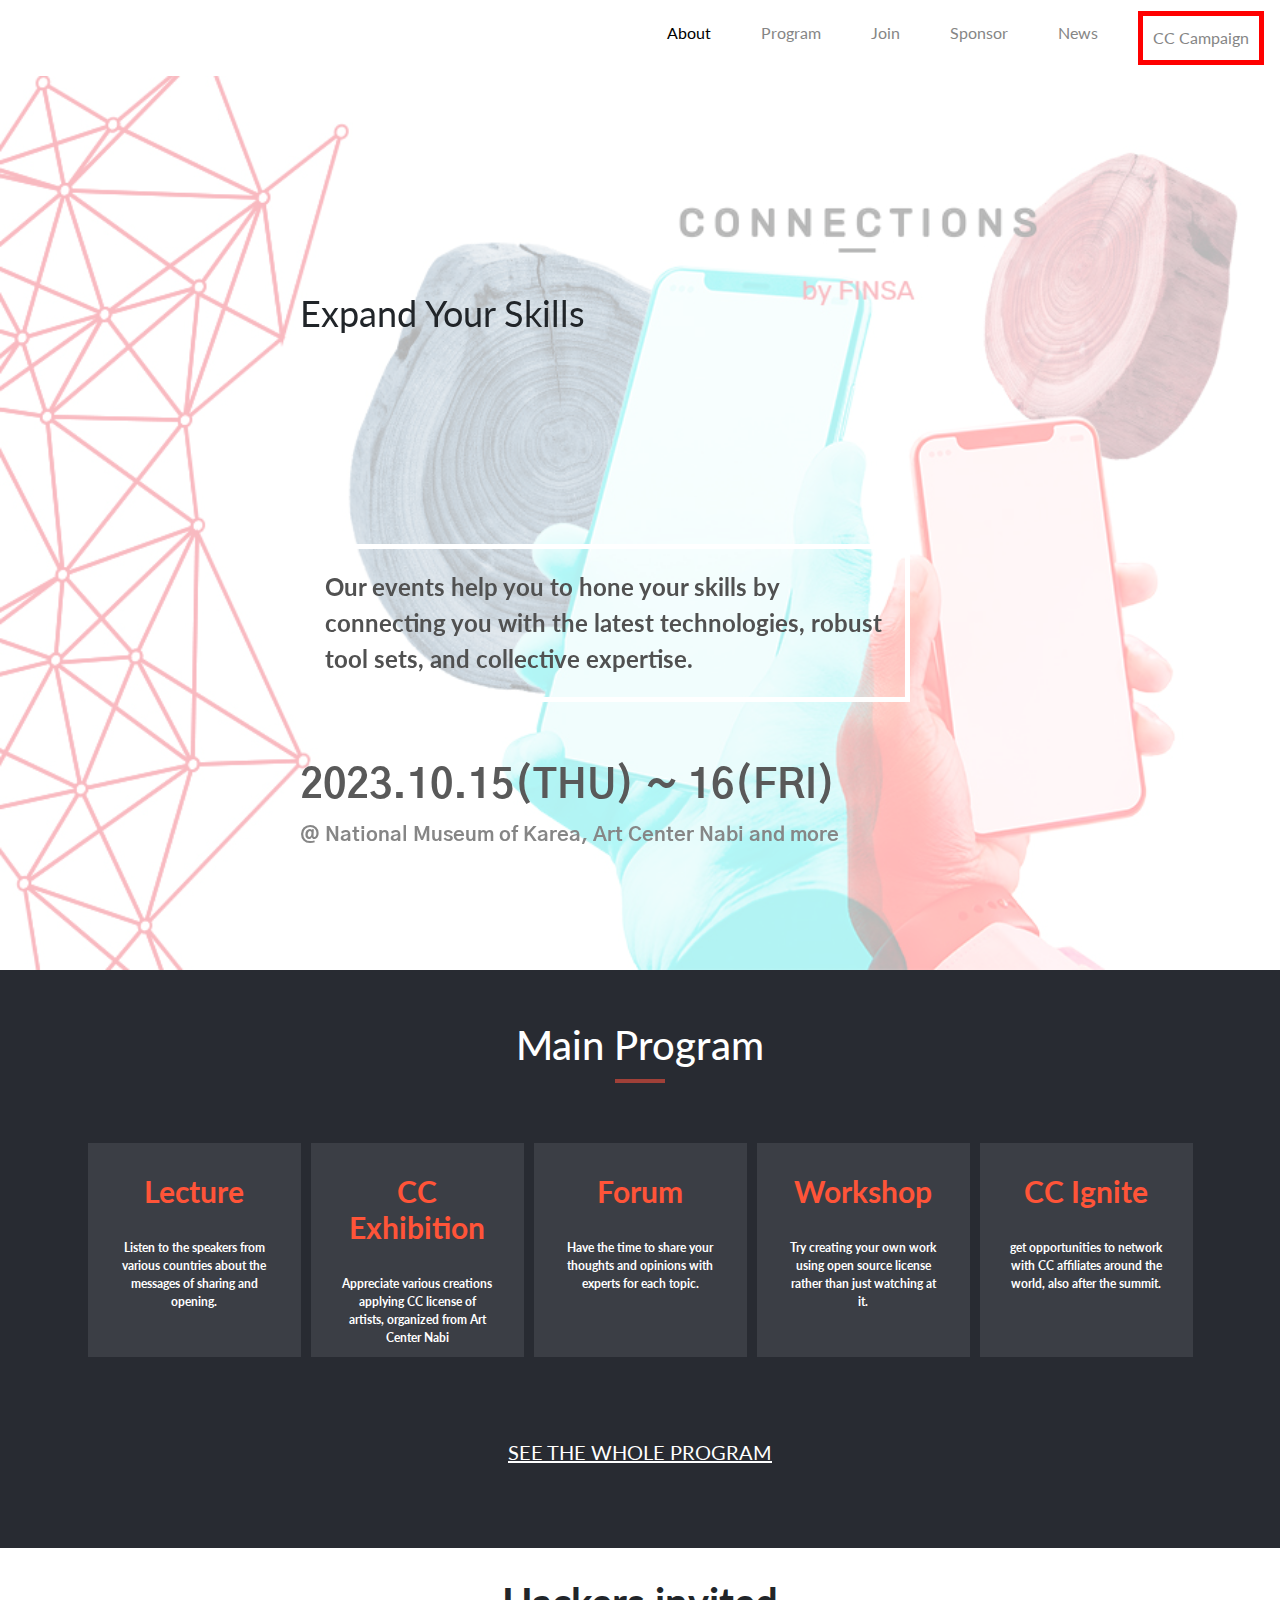
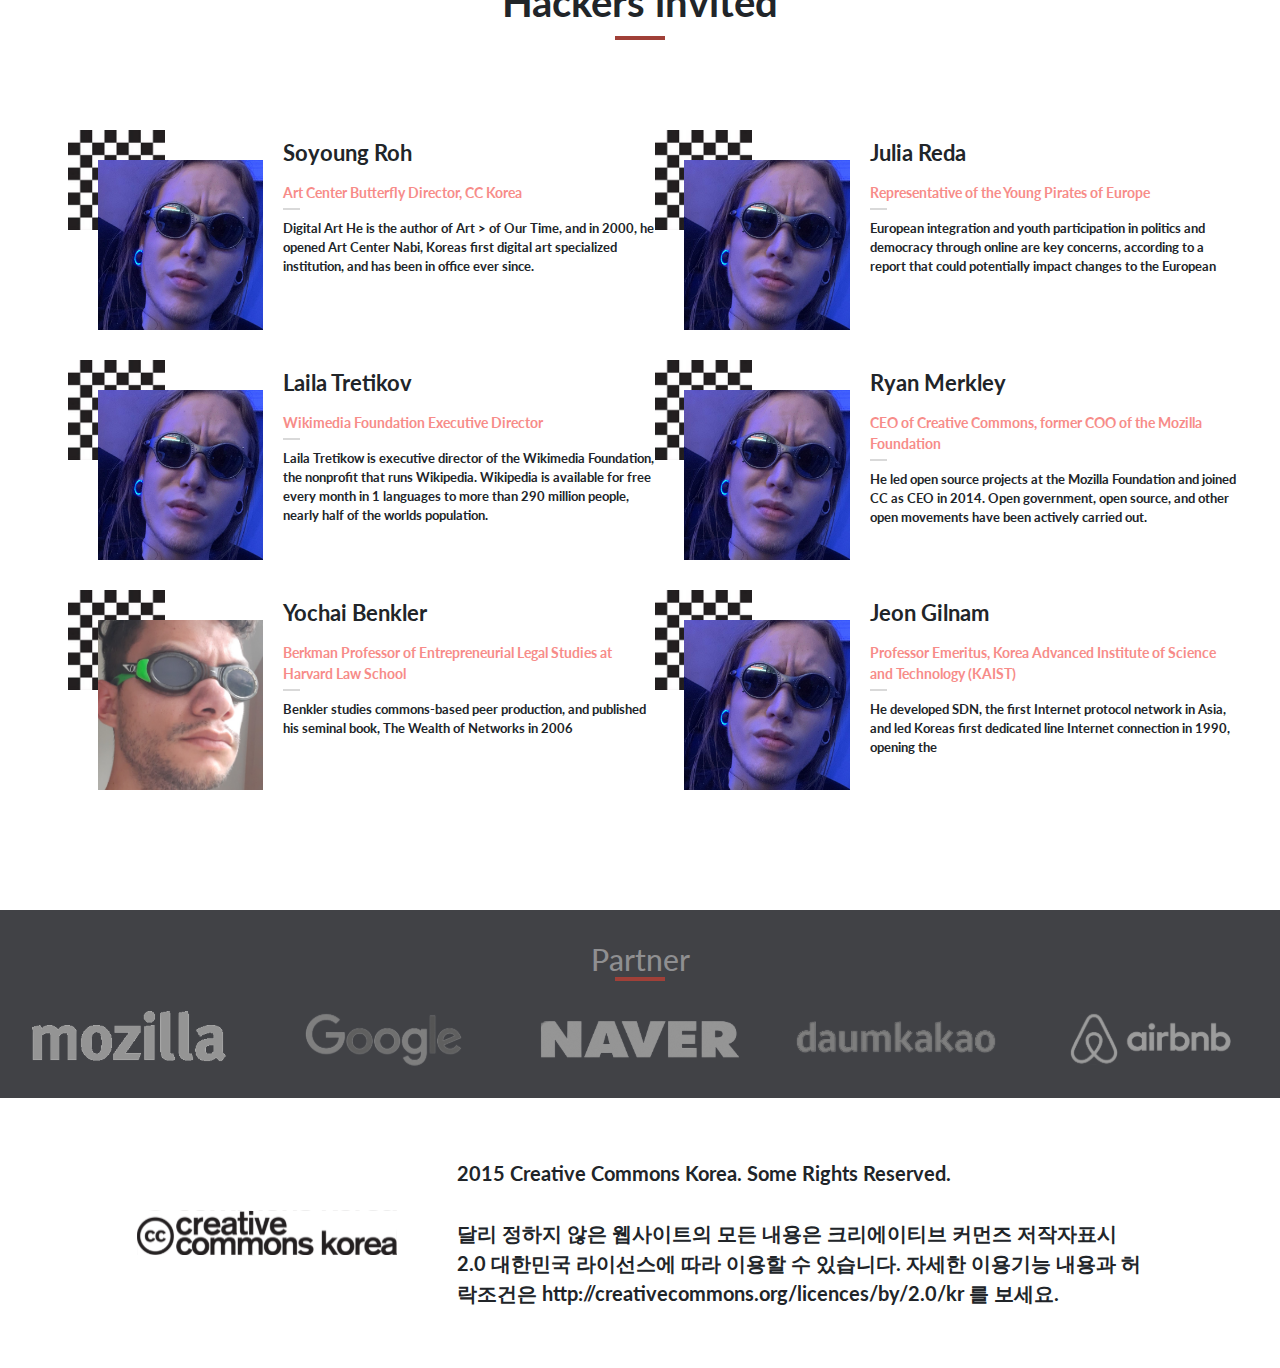
==== index.html @ 262122de "Build Home page" ====
<!DOCTYPE html>
<html lang="en">

<head>
  <meta charset="UTF-8" />
  <meta http-equiv="X-UA-Compatible" content="IE=edge" />
  <meta name="viewport" content="width=device-width, initial-scale=1.0" />
  
  <!-- fonts -->  
  <link href="https://fonts.googleapis.com/css2?family=Lato:wght@400;700;900&display=swap" rel="stylesheet">
  <link href="https://fonts.googleapis.com/css2?family=Gothic+A1:wght@700:900&display=swap" rel="stylesheet">
  
  <!-- font awesome -->
  <script src="https://kit.fontawesome.com/7d931a3f92.js" crossorigin="anonymous"></script>

  <!-- page icon -->
  <link rel="shortcut icon" href="https://steamuserimages-a.akamaihd.net/ugc/1644340994747007967/853B20CD7694F5CF40E83AAC670572A3FE1E3D35/?imw=5000&imh=5000&ima=fit&impolicy=Letterbox&imcolor=%23000000&letterbox=false" type="image/x-icon" />

  <!-- bootstrap -->
  <link rel="stylesheet" href="https://cdn.jsdelivr.net/npm/bootstrap@5.0.2/dist/css/bootstrap.min.css" />
  
  <!-- custom css -->
  <link rel="stylesheet" href="./styles.css" />

  <title>Benja's capstone</title>
</head>
<body class="container-fluid px-0 ">
  <!-------------------------------------------------------- HEADER -->
  
  <header class="header">

    <div class="">

      <nav class="navbar navbar-expand-lg navbar-light bg-light">
        <div class="container-fluid flex-row-reverse flex-lg-row">

          <a class="navbar-brand" href="./index.html">
            <img src="http://innovacion.sec.gob.mx/wp-content/uploads/2022/04/hackaton-2022-logotipo-768x212.png" alt="">
          </a>

          <button class="navbar-toggler " type="button" data-bs-toggle='offcanvas' data-bs-target='#offcanvasExample' aria-controls='offcanvasExample'>            
            <span class="navbar-toggler-icon" data-bs-toggle='offcanvas' data-bs-target='#offcanvasExample' aria-controls='offcanvasExample' >              
            </span>
          </button>
          
          <div class="collapse navbar-collapse" id="navbarNav">
            <ul class="navbar-nav w-100 d-flex justify-content-end gap-4">
              <li class="nav-item ">
                <a class="nav-link active" aria-current="page" href="./views/about.html">About</a>
              </li>
              <li class="nav-item mx">
                <a class="nav-link f20" href="#">Program</a>
              </li>
              <li class="nav-item mx">
                <a class="nav-link" href="#">Join</a>
              </li>
              <li class="nav-item mx">
                <a class="nav-link" href="#">Sponsor</a>
              </li>
              <li class="nav-item mx">
                <a class="nav-link" href="#">News</a>
              </li>
              <li class="nav-item ">
                <a class="nav-link" href="#">CC Campaign</a>
              </li>
              
            </ul>
          </div>
        </div>
      </nav>
      
      <div class='offcanvas offcanvas-start' tabindex='-1' id='offcanvasExample' aria-labelledby='offcanvasExampleLabel'>
        <div class='offcanvas-header'>
          <h5 class='offcanvas-title' id='offcanvasExampleLabel'>Menu</h5>
          <button type='button' class='btn-close text-reset' data-bs-dismiss='offcanvas' aria-label='Close'></button>
        </div>
        <div class='offcanvas-body'>
          <ul class="offcanvas-menu  " >
            <li class="" >
              <a class="btn btn-secundary" href="">
                  <button class="btn btn-primary">About</button>     
              </a>                         
            </li>            
            <li class="" >
              <a class="btn btn-secundary" href="">
                  <button class="btn btn-primary">Program</button>     
              </a>                         
            </li>            
            <li class="" >
              <a class="btn btn-secundary" href="">
                  <button class="btn btn-primary">Join</button>     
              </a>                         
            </li>            
            <li class="" >
              <a class="btn btn-secundary" href="">
                  <button class="btn btn-primary">Sponsor</button>     
              </a>                         
            </li>            
            <li class="" >
              <a class="btn btn-secundary" href="">
                  <button class="btn btn-primary">News</button>     
              </a>                         
            </li>            
            <li class="" >
              <a class="btn btn-secundary" href="">
                  <button class="btn btn-primary">CC Campaign</button>     
              </a>                         
            </li>            
            
          </ul>
          
          
                  
          
        </div>
      </div>

    </div>
  </header>
  
  <!-------------------------------------------------------- HERO -->
  
  <article class="hero ps-lg-5 pt-5">
    <section class="hero-cont row mx-auto  pt-5 mt-5 ms-lg-5 ps-lg-5">
      <div class=" ms-lg-5 ps-lg-5 pt-3" >
        <p class="f18 pt-2" >Expand Your Skills</p>
        <h1 class="f30  gothic900 cff5438 mb-5" >NERSC N-Ways to GPU Open hackathon</h1>
        <p class="c515151 mb-5 f12 border border-white border-5 fw-bold py-3 px-3 col-lg-11" >Our events help you to hone your skills by connecting you with the latest technologies, robust tool sets, and collective expertise.</p>
        <h2 class="gothic700 f20 c595959">2023.10.15(THU) ~ 16(FRI)</h2>
        <p class="gothic700 f13 c868686 mb-5 pb-5" >@ National Museum of Karea, Art Center Nabi and more</p>      
      </div>      
    </section>
  </article>

  <!----------------------------------------------------- MAIN PROGRAM SECTION -->

  <section class="section main b282b32">
    
    <div class="text-center mt-4">
      <h2 class="text-white pt-3" >Main Program</h2>
      <div class="underlined mb-5"></div>
    </div>
    
    <article class="row mx-auto col-12 col-sm-10 col-md-12 justify-content-center cards gy-2 gx-5">

      <div class="col-12 col-sm-12 col-md-4 col-lg-3 col-xl-2 d-flex flex-md-column align-items-center mx-1 gap-3 b3b3e45  py-2">
        <img class="col-2 col-sm-2 col-md-7 " src="https://summit.cckorea.org/images/base/program_icon_01.png" alt="">
        <h4 class="lato700 f15 cff5438 " >Lecture</h4>
        <p class="text-white f11 lato700 text-sm-center" >Listen to the speakers from various countries about the messages of sharing and opening.</p>
      </div>
      <div class="col-12 col-sm-12 col-md-4 col-lg-3 col-xl-2 d-flex flex-md-column align-items-center mx-1 gap-3 b3b3e45  py-2">
        <img class="col-2 col-sm-2 col-md-7 " src="https://summit.cckorea.org/images/base/program_icon_02.png" alt="">
        <h4 class="lato700 f15 cff5438 text-center " >CC Exhibition</h4>
        <p class="text-white f11 lato700 text-sm-center" >Appreciate various creations applying CC license of artists, organized from Art Center Nabi</p>
      </div>
      <div class="col-12 col-sm-12 col-md-4 col-lg-3 col-xl-2 d-flex flex-md-column align-items-center mx-1 gap-3 b3b3e45  py-2">
        <img class="col-2 col-sm-2 col-md-7 " src="https://summit.cckorea.org/images/base/program_icon_03.png" alt="">
        <h4 class="lato700 f15 cff5438 " >Forum</h4>
        <p class="text-white f11 lato700 text-sm-center" >Have the time to share your thoughts and opinions with experts for each topic.</p>
      </div>
      <div class="col-12 col-sm-12 col-md-4 col-lg-3 col-xl-2 d-flex flex-md-column align-items-center mx-1 gap-3 b3b3e45  py-2">
        <img class="col-2 col-sm-2 col-md-7 " src="https://summit.cckorea.org/images/base/program_icon_04.png" alt="">
        <h4 class="lato700 f15 cff5438 " >Workshop</h4>
        <p class="text-white f11 lato700 text-sm-center" >Try creating your own work using open source license rather than just watching at it.</p>
      </div>
      <div class="col-12 col-sm-12 col-md-4 col-lg-3 col-xl-2 d-flex flex-md-column align-items-center mx-1 gap-3 b3b3e45  py-2">
        <img class="col-2 col-sm-2 col-md-7 " src="https://summit.cckorea.org/images/base/program_icon_05.png" alt="">
        <h4 class="lato700 f15 cff5438 " >CC Ignite</h4>
        <p class="text-white f11 lato700 text-sm-center" >get opportunities to network with CC affiliates around the world, also after the summit.</p>
      </div>
      
    </article>

    <button class="bff4f38 text-white mx-auto d-block mt-5 col-10 py-4 d-md-none">
      <p class="lato900 f20">
        Join Hackaton 2023
      </p> 
    </button>

    <div class="py-3">
      <div class="see-whole-program text-center py-5">
        <a class="text-white d-none d-md-block " href="">SEE THE WHOLE PROGRAM</a>
      </div>
    </div>

  </section>

  <!----------------------------------------------------- FEATURED SPEAKERS -->

  <section class="pb-5">
    <div class="col text-center mt-4 ">
      <h2 class="fs-2 fw-bold" >Hackers invited</h2>
      <div class="underlined"></div>
    </div>

    <!-- speakers container -->
    <article class="col-11 mx-auto mt-5 row gy-4 speakers-container">

      
      <!-- <div class="content gap-3 d-flex col-12 col-md-6">

        <div class="col-4 img-spk-cnt position-relative" >
          <img class="col-6" src="./assets/speakers/speaker1.jpg" alt="">
        </div>
        <div class="col-8">
          <h3 class="f16 lato700 pt-2" >Yochai Benkler</h3>
          <p class="lato700 f11 cf78c89 pt-1">Berkman Professor of Entrepreneurial Legal Studies at Harvard Law School</p>
          <div class="underlined-2 mt-1"></div>
          <p class="lato700 f10 pt-2">Benkler studies commons-based peer production, and published his seminal book, The Wealth of Networks in 2006</p>
        </div>
      </div>
      <div class="content gap-3 d-flex col-12 col-md-6">

        <div class="col-4 img-spk-cnt position-relative" >
          <img class="col-6" src="./assets/speakers/speaker1.jpg" alt="">
        </div>
        <div class="col-8">
          <h3 class="f16 lato700 pt-2" >Yochai Benkler</h3>
          <p class="lato700 f11 cf78c89 pt-1">Berkman Professor of Entrepreneurial Legal Studies at Harvard Law School</p>
          <div class="underlined-2 mt-1"></div>
          <p class="lato700 f10 pt-2">Benkler studies commons-based peer production, and published his seminal book, The Wealth of Networks in 2006</p>
        </div>
      </div> -->

      
      <div id="panelsStayOpen-collapseOne" class="accordion-collapse d-lg-flex m-0 p-0 collapse mx-auto row gy-4 speakers-container" aria-labelledby="panelsStayOpen-headingOne">
        
        <!-- <div class="content gap-3 d-flex col-md-6">

          <div class="col-4 position-relative" >
            <img src="https://summit.cckorea.org/images/base/speaker_02.png" alt="">
          </div>
          <div class="col-8">
            <h3 class="f16 lato700 pt-2" >Yochai Benkler</h3>
            <p class="lato700 f11 cf78c89 pt-1">Berkman Professor of Entrepreneurial Legal Studies at Harvard Law School</p>
            <div class="underlined-2 mt-1"></div>
            <p class="lato700 f10 pt-2">Benkler studies commons-based peer production, and published his seminal book, The Wealth of Networks in 2006</p>
          </div>
        </div>  -->

        <!-- <div class="accordion-body p-0 ">

          <article class="col-12 mx-auto mt-1 mx-5 row gy-3">
            
            <div class="content chec col-md-6 gap-3 mx-2 mx-md-0 d-flex ">  
              <div class="col-4 ms-md-2 position-relative" >
                <img class="col-12 ps-" src="https://summit.cckorea.org/images/base/speaker_03.png" alt="">
              </div>
              <div class="col-8 col-md-8 chec pe-4 pe-md-0 pe-md-1">
                <h3 class="f16 lato700 pt-2" >Yochai Benkler</h3>
                <p class="lato700 f11 cf78c89 pt-1">Berkman Professor of Entrepreneurial Legal Studies at Harvard Law School</p>
                <div class="underlined-2 mt-1"></div>
                <p class="lato700 f10 pt-2">Benkler studies commons-based peer production, and published his seminal book, The Wealth of Networks in 2006</p>
              </div>
            </div>
            
            <div class="content col-md-6 gap-3 mx-2 mx-md-0 d-flex ">  
              <div class="col-4 position-relative" >
                <img src="https://summit.cckorea.org/images/base/speaker_04.png" alt="">
              </div>
              <div class="col-8 pe-4 pe-md-0">
                <h3 class="f16 lato700 pt-2" >Yochai Benkler</h3>
                <p class="lato700 f11 cf78c89 pt-1">Berkman Professor of Entrepreneurial Legal Studies at Harvard Law School</p>
                <div class="underlined-2 mt-1"></div>
                <p class="lato700 f10 pt-2">Benkler studies commons-based peer production, and published his seminal book, The Wealth of Networks in 2006</p>
              </div>
            </div>
            <div class="content chec col-md-6 gap-3 mx-2 mx-md-0 d-flex ">  
              <div class="col-4 ms-md-2 position-relative" >
                <img class="col-12 ps-" src="https://summit.cckorea.org/images/base/speaker_05.png" alt="">
              </div>
              <div class="col-8 col-md-8 chec pe-4 pe-md-0 pe-md-1">
                <h3 class="f16 lato700 pt-2" >Yochai Benkler</h3>
                <p class="lato700 f11 cf78c89 pt-1">Berkman Professor of Entrepreneurial Legal Studies at Harvard Law School</p>
                <div class="underlined-2 mt-1"></div>
                <p class="lato700 f10 pt-2">Benkler studies commons-based peer production, and published his seminal book, The Wealth of Networks in 2006</p>
              </div>
            </div>
            
            <div class="content col-md-6 gap-3 mx-2 mx-md-0 d-flex ">  
              <div class="col-4 position-relative" >
                <img src="https://summit.cckorea.org/images/base/speaker_06.png" alt="">
              </div>
              <div class="col-8 pe-4 pe-md-0">
                <h3 class="f16 lato700 pt-2" >Yochai Benkler</h3>
                <p class="lato700 f11 cf78c89 pt-1">Berkman Professor of Entrepreneurial Legal Studies at Harvard Law School</p>
                <div class="underlined-2 mt-1"></div>
                <p class="lato700 f10 pt-2">Benkler studies commons-based peer production, and published his seminal book, The Wealth of Networks in 2006</p>
              </div>
            </div>
          </article>
        </div> -->
      </div>

    </article>

    <!-- button see more -->

    <!-- <div class="accordion px-4" id="accordionPanelsStayOpenExample"> -->
      
      <div class="accordion-item ">
        
        <!-- <div id="panelsStayOpen-collapseOne" class="accordion-collapse collapse d-lg-block show" aria-labelledby="panelsStayOpen-headingOne">
          
          <div class="accordion-body p-0 ">

            <article class="col-12 mx-auto mt-1 mx-5 row gy-3">
              
              <div class="content chec col-md-6 gap-3 mx-2 mx-md-0 d-flex ">  
                <div class="col-4 ms-md-2 position-relative" >
                  <img class="col-12 ps-" src="https://summit.cckorea.org/images/base/speaker_03.png" alt="">
                </div>
                <div class="col-8 col-md-8 chec pe-4 pe-md-0 pe-md-1">
                  <h3 class="f16 lato700 pt-2" >Yochai Benkler</h3>
                  <p class="lato700 f11 cf78c89 pt-1">Berkman Professor of Entrepreneurial Legal Studies at Harvard Law School</p>
                  <div class="underlined-2 mt-1"></div>
                  <p class="lato700 f10 pt-2">Benkler studies commons-based peer production, and published his seminal book, The Wealth of Networks in 2006</p>
                </div>
              </div>
              
              <div class="content col-md-6 gap-3 mx-2 mx-md-0 d-flex ">  
                <div class="col-4 position-relative" >
                  <img src="https://summit.cckorea.org/images/base/speaker_04.png" alt="">
                </div>
                <div class="col-8 pe-4 pe-md-0">
                  <h3 class="f16 lato700 pt-2" >Yochai Benkler</h3>
                  <p class="lato700 f11 cf78c89 pt-1">Berkman Professor of Entrepreneurial Legal Studies at Harvard Law School</p>
                  <div class="underlined-2 mt-1"></div>
                  <p class="lato700 f10 pt-2">Benkler studies commons-based peer production, and published his seminal book, The Wealth of Networks in 2006</p>
                </div>
              </div>
              <div class="content chec col-md-6 gap-3 mx-2 mx-md-0 d-flex ">  
                <div class="col-4 ms-md-2 position-relative" >
                  <img class="col-12 ps-" src="https://summit.cckorea.org/images/base/speaker_05.png" alt="">
                </div>
                <div class="col-8 col-md-8 chec pe-4 pe-md-0 pe-md-1">
                  <h3 class="f16 lato700 pt-2" >Yochai Benkler</h3>
                  <p class="lato700 f11 cf78c89 pt-1">Berkman Professor of Entrepreneurial Legal Studies at Harvard Law School</p>
                  <div class="underlined-2 mt-1"></div>
                  <p class="lato700 f10 pt-2">Benkler studies commons-based peer production, and published his seminal book, The Wealth of Networks in 2006</p>
                </div>
              </div>
              
              <div class="content col-md-6 gap-3 mx-2 mx-md-0 d-flex ">  
                <div class="col-4 position-relative" >
                  <img src="https://summit.cckorea.org/images/base/speaker_06.png" alt="">
                </div>
                <div class="col-8 pe-4 pe-md-0">
                  <h3 class="f16 lato700 pt-2" >Yochai Benkler</h3>
                  <p class="lato700 f11 cf78c89 pt-1">Berkman Professor of Entrepreneurial Legal Studies at Harvard Law School</p>
                  <div class="underlined-2 mt-1"></div>
                  <p class="lato700 f10 pt-2">Benkler studies commons-based peer production, and published his seminal book, The Wealth of Networks in 2006</p>
                </div>
              </div>
            </article>
          </div>
        </div> -->
        
        <h2 class="accordion-header" id="panelsStayOpen-headingOne">
          <button class="bg-white d-flex align-items-center mx-auto justify-content-center gap-2 col-11 py-3 mt-3 btn-more d-lg-none" type="button" 
          data-bs-toggle="collapse"    
          data-bs-target="#panelsStayOpen-collapseOne" 
          data-bs-target=".panelsStayOpen-collapsetwo" 
          aria-expanded="true" aria-controls="panelsStayOpen-collapseOne" id="see-more" data-open="close" ">
            <h3 class="m-0 lato700 f15">MORE</h3>
              <img src="https://summit.cckorea.org/images/base/arrow_down.png" alt="" style="width: 15px;" >
          </button>
        </h2>        
      </div> 

    <!-- </div> -->

  </section>

  <!------------------------------------------------------  PARTNER LOGO SECTION -->

  <div class="section partner mt-5 d-none d-lg-block">
    <h3 class="pt-3 mt-2">Partner</h3>
    <div class="underlined"></div>

    <div class="cont d-flex justify-content-around pt-3 pb-3 align-items-center" >
      <aside class="col-2 px-1" >
        <img src="./assets/mozilla 1.svg" alt="">
      </aside>
      <aside class="col-2 px-1" >
        <img src="./assets/googlekorea 1.svg">
      </aside>
      <aside class="col-2 px-1" >
        <img src="./assets/naver 1.svg" alt="">
      </aside>
      <aside class="col-2 px-1" >
        <img src="./assets/daumkakaologo 1.svg" alt="">
      </aside>
      <aside class="col-2 px-1" >
        <img src="./assets/airbnb 1.svg" alt="">
      </aside>
    </div>
  </div>

  <!----------------------------------------------------------- FOOTER SECTION  -->

  <footer class="py-5 d-none d-lg-block" >
    <article class="row d-flex gx-5 justify-content-center align-items-center mx-0" >
      <div class="col-3">
        <img src="./assets/cck-logo1 1.svg" alt="">
      </div>
      <div class="col-7 footer-text">
        <p class="lato700" >2015 Creative Commons Korea. Some Rights Reserved.</p>
        <p class="mt-4 lato700" >달리 정하지 않은 웹사이트의 모든 내용은 크리에이티브 커먼즈 저작자표시 2.0 대한민국 라이선스에 따라 이용할 수 있습니다.
          자세한 이용기능 내용과 허락조건은 http://creativecommons.org/licences/by/2.0/kr 를 보세요.</p>
      </div>
    </article>
  </footer>

  <script src="https://cdn.jsdelivr.net/npm/bootstrap@5.0.2/dist/js/bootstrap.bundle.min.js"></script>
  <script src="./main.js" type="module"></script>
</body>

</html>
---- styles.css ----
/* --------------------------------- ESTILOS GENERALES ROOT */
:root {
  --gothic: 'Gothic A1';
  --Lato: 'Lato';
}

html {
  font-size: 11px;
  box-sizing: inherit;
  scroll-behavior: smooth;
}

/* update REM to create font size responsive */

@media (min-width: 576px) {
  html {
    font-size: 13px;
  }
}

@media (min-width: 768px) {
  html {
    font-size: 14px;
  }
}

@media (min-width: 992px) {
  html {
    font-size: 16px;
  }
}

@media (min-width: 1200px) {
  html {
    font-size: 20px;
  }
}


/* ----------------------general fonts lato and gothic */
.lato700 {
  font-weight: 700;
}

.lato900 {
  font-weight: 900;
}

.gothic700 {
  font-family: 'Gothic A1', sans-serif;
  font-weight: 700;
}

.gothic900 {
  font-family: 'Gothic A1', sans-serif;
  font-weight: 900;
}

/* general sizes ------------------- */

.f9 {
  font-size: 0.9rem;
}

.f10 {
  font-size: 1rem;
}

.f11 {
  font-size: 1.1rem;
}

.f12 {
  font-size: 1.2rem;
}

.f15 {
  font-size: 1.5rem;
}

.f16 {
  font-size: 1.6rem;
}

.f18 {
  font-size: 1.8rem;
}

.f20 {
  font-size: 2rem;
}

.f30 {
  font-size: 3rem;
}

/* general colors for fonts */

.c515151 {
  color: #515151;
}

.c3b3E45 {
  color: #3b3e45;
}

.cff5438 {
  color: #ff5438;
}

.cf78c89 {
  color: #f78c89;
}

.c595959 {
  color: #595959;
}

.c868686 {
  color: #868686;
}

/* general color backgrounds */

.b282b32 {
  background-color: #282b32;
}

.b3b3e45 {
  background-color: #3b3e45;
}

.bff4f38 {
  background-color: #ff4f38;
}



/* ------------------------------------------------- RESETEO */

* {
  /* margin: 0 !important; */
  padding: 0;
  box-sizing: border-box;
  font-weight: 400;
}

p {
  margin: 0 !important;
}

/* general items */

body {
  margin: 0 auto;
  font-family: var(--Lato), sans-serif;
  max-width: 1440px;
}

li {
  list-style: none;
}

img {
  width: 100%;
  height: auto;
}

.section {
  padding: 1px;
}

.check,
.check * {
  border: 2px solid black;
}

a {
  display: inline-block;
  text-decoration: none;
}

/* animations */

@keyframes text-ltr {
  1% {
    transform: translate(-100px);
    opacity: 0;
  }

  50% {
    transform: translate(30px);
    opacity: 0.7;
  }

  100% {
    transform: translate(0);
    opacity: 1;
  }
}

@keyframes text-rtl {
  0% {
    transform: translate(200px);
    opacity: 0;
  }

  50% {
    transform: translate(-30px);
    opacity: 0.7;
  }

  100% {
    transform: translate(0);
    opacity: 1;
  }
}

@keyframes text-btu {
  0% {
    transform: translateY(-300px);
    opacity: 0;
  }

  50% {
    transform: translateY(30px);
    opacity: 0.7;
  }

  100% {
    transform: translateY(0);
    opacity: 1;
  }
}

@keyframes img-rotate-hover {
  0% {
    transform: rotate(45deg);
  }

  25% {
    transform: rotate(90deg);
  }

  50% {
    transform: rotate(180deg);
  }

  75% {
    transform: rotate(225deg);
  }

  100% {
    transform: rotate(360deg);
  }
}




/* --------------------------------------------- HEADER */

.header {
  border: 0.1px solid transparent;
}

.hero-cont {
  max-width: 800px;
}

.nav-item a {
  font-size: 16px;
  color: #868686;
}

.bg-light {
  background-color: white !important;
}

.navbar-nav li:nth-last-child(1) {
  border: 5px solid red;
}

.navbar-brand {
  margin-right: 35vw;
  width: 150px;
}

.navbar-toggler-icon {
  width: 31px;
  height: 31px;
  background-image: url('https://summit.cckorea.org/images/base/mobile_menu.png') !important;
}

@media (min-width: 992px) {
  .navbar-brand {
    margin-right: 0;
  }
}

/* ------------------- OFF CANVAS */

.offcanvas-body {
  background-image: url(https://summit.cckorea.org/images/base/main_big.png) !important;
}

.offcanvas-menu {
  display: flex;
  flex-direction: column;
  min-height: 400px;
  justify-content: space-around;
  align-items: center;
  padding: 0;
}

.offcanvas-menu li a button {
  width: 150px;
  padding: 8px 0;
  border-radius: 5px;
  text-align: center;
}

.offcanvas-menu li a {
  color: black;
  font-weight: 700;
}

.offcanvas-menu li:hover {
  opacity: 0.75;
}


/* -------------------------------------------- HERO */
.hero {
  /* background-image: url('https://summit.cckorea.org/images/base/main_big.png');
  background-image: url('https://www.connectionsbyfinsa.com/wp-content/uploads/2021/06/connections-by-finsa-hackaton-finsa.jpg'); */
  background-image: url('./assets/hackaton-logo.svg');
  background-repeat: no-repeat;
  background-position: start;
  background-size: cover;
  backdrop-filter: blur(5px);
}

.hero h1 {
  -webkit-background-clip: text;
  color: transparent;
  -webkit-text-fill-color: transparent;
  background-image: url('https://velzckc0d3.github.io/style/bg/text-bg.webp');
  background-size: cover;
}

/* ------------------------------------------ MAIN CARDS */

.cards > div > p {
  font-size: 12px !important;
}

.img-spk-cnt {
  background-image: url('./assets/chess.jpg');
  background-size: 50% 50%;
  background-repeat: no-repeat;
  background-position: top left;
  height: 200px;
  width: 200px;
}

@media (min-width: 768px) {
  .img-spk-cnt {
    width: 30%;
    height: 120px;
  }
}

@media (min-width: 992px) {
  .img-spk-cnt {
    width: 30%;
    height: 140px;
  }
}

@media (min-width: 1200px) {
  .img-spk-cnt {
    width: 35%;
    height: 200px;
  }
}

.img-spk-cnt img {
  position: absolute;
  bottom: 0;
  right: 0;
  width: 85%;
  height: 85%;
  aspect-ratio: 1/1;
  object-fit: cover;
  object-position: left center;
}

.see-whole-program a {
  text-decoration: underline;
  text-decoration-color: white;

  /* border-bottom: 2px solid white;
  padding-bottom: 5px; */
}

.underlined {
  height: 4px;
  width: 50px;
  background-color: #a04038;
  margin: 0 auto;
}

.underlined-2 {
  height: 2px;
  width: 17px;
  background-color: #d9d9d9;
}

.btn-more {
  border: 1px solid #dcdcdc;
  filter: drop-shadow(2px 2px 4px rgba(0, 0, 0, 0.25));
  border-radius: 4px;
}

/* ------------------------------------ FEATURED SPEAKERS */

.content {
  font-size: 11px;
}

.accordion-item {
  border: none;
}

@media (min-width: 576px) {
  .content {
    font-size: 16px;
  }
}

@media (min-width: 768px) {
  .content {
    font-size: 12px;
  }
}

@media (min-width: 992px) {
  .content {
    font-size: 14px;
  }
}

.content .col-8 h3 {
  font-size: 1.6em;
}

.content .col-8 p:nth-child(2) {
  font-size: 1em;
}

.content .col-8 p:nth-child(4) {
  font-size: 0.9em;
}

/* ---------------------------------------------------- PARTNER LOGO SECTION */

.partner {
  background: #414246;
}

.partner h3 {
  color: #8f8f91;
  font-size: 30px;
  text-align: center;
  width: min-content;
  margin: 0 auto;
}

.partner .underlined {
  background-color: #a04038;
}

/* ------------------------------------------ FOOTER SECTION */
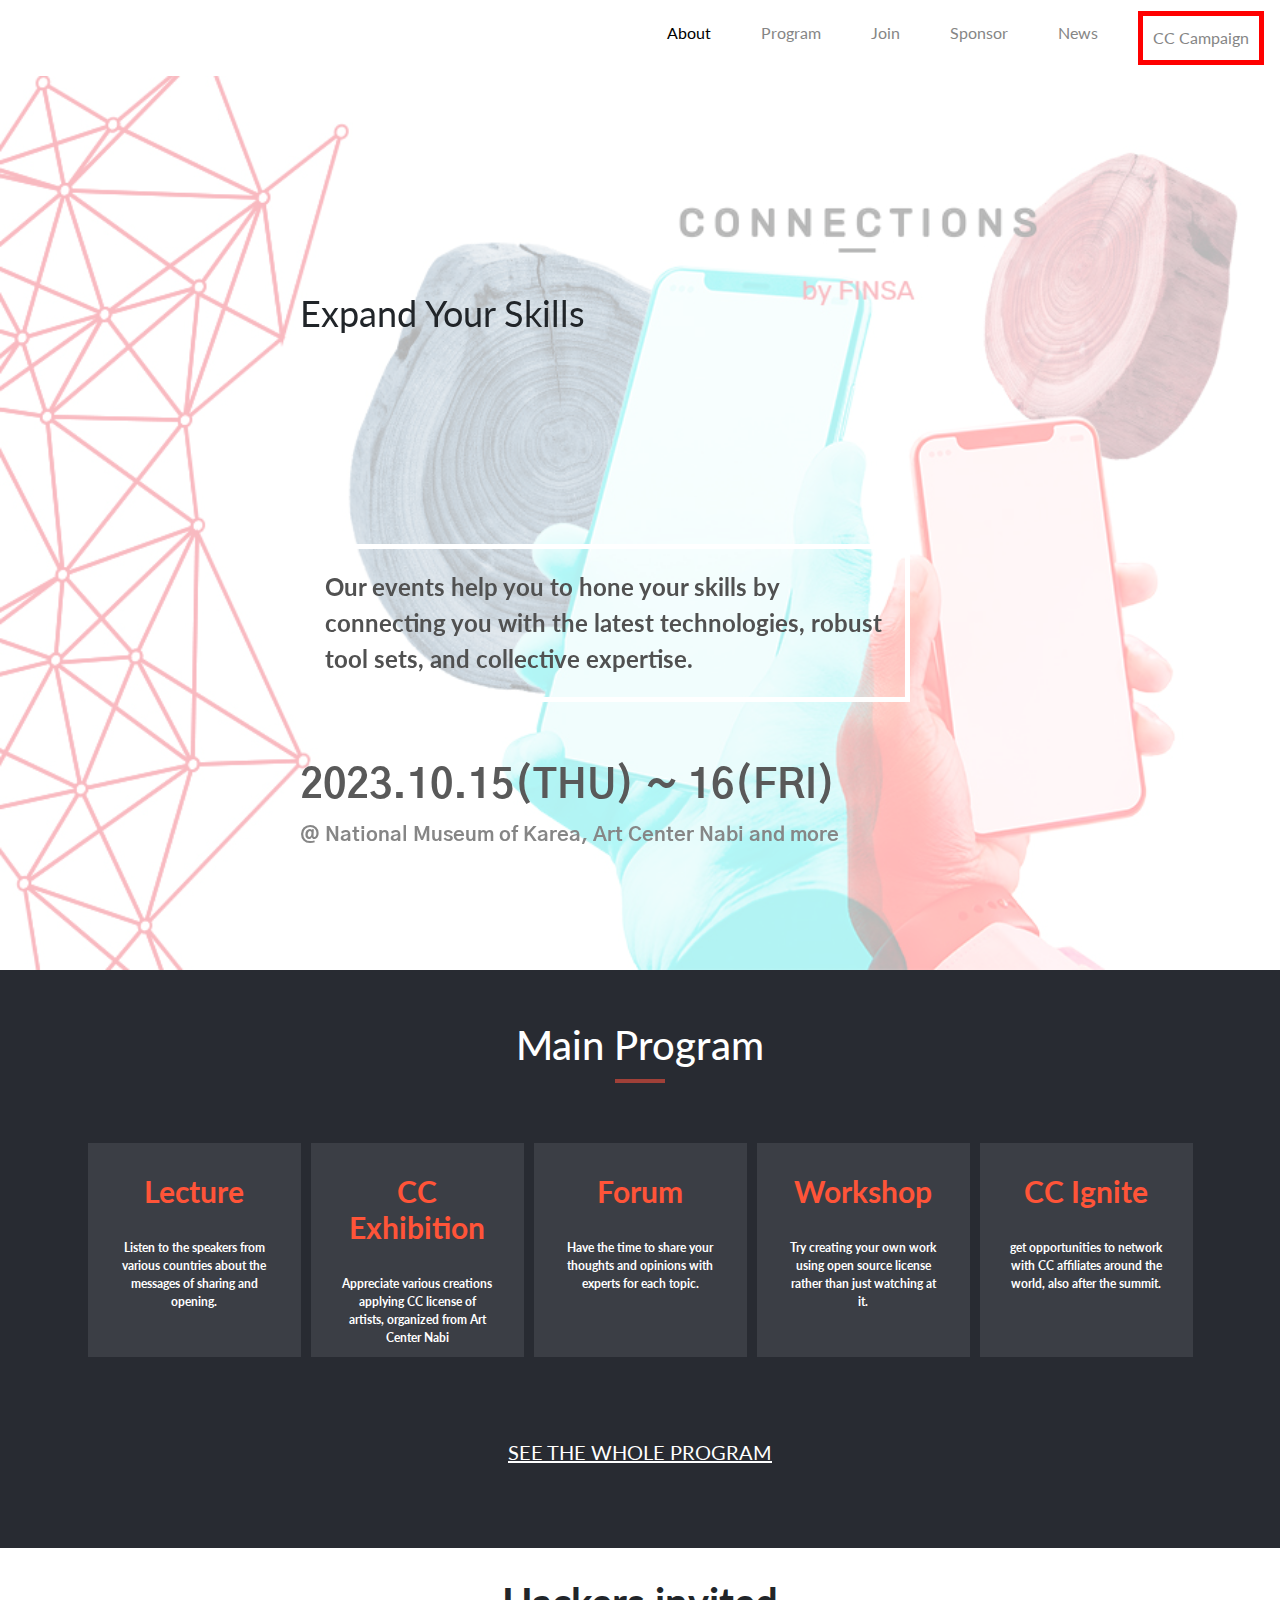
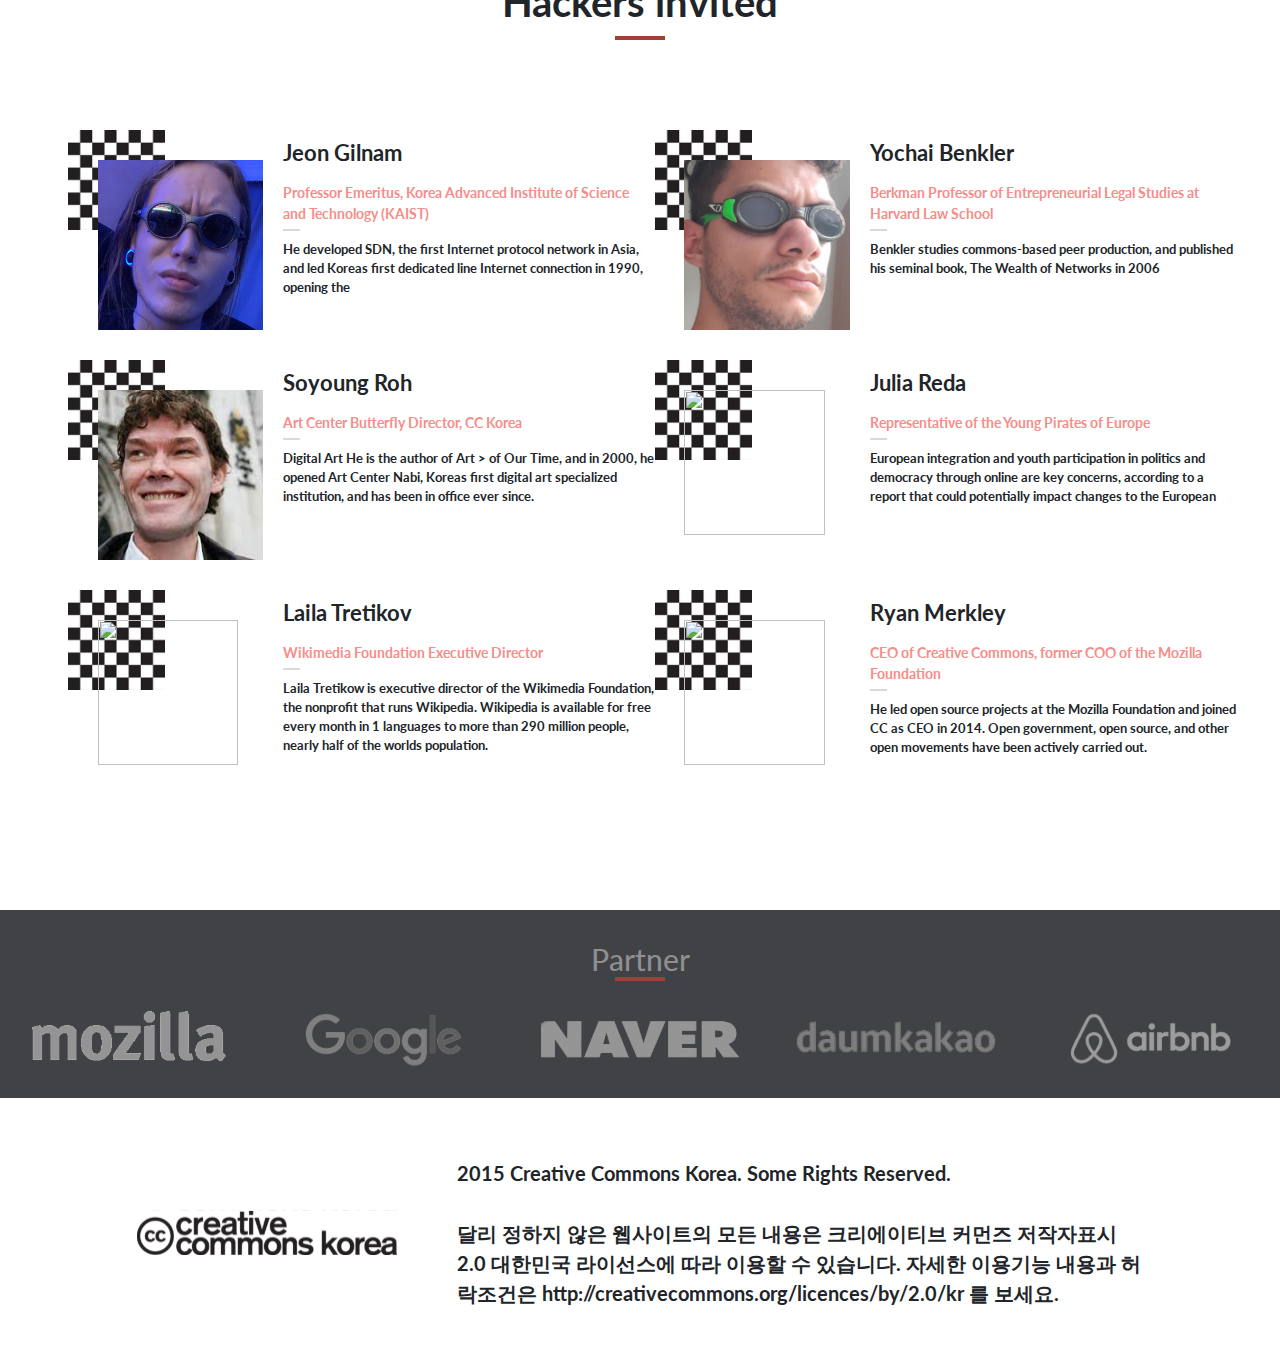
==== commit 42d28728: "Add linter fixes" ====
--- a/index.html
+++ b/index.html
@@ -77,7 +77,7 @@
         <div class='offcanvas-body'>
           <ul class="offcanvas-menu  " >
             <li class="" >
-              <a class="btn btn-secundary" href="">
+              <a class="btn btn-secundary" href="./views/about.html">
                   <button class="btn btn-primary">About</button>     
               </a>                         
             </li>            
@@ -195,167 +195,12 @@
 
     <!-- speakers container -->
     <article class="col-11 mx-auto mt-5 row gy-4 speakers-container">
-
-      
-      <!-- <div class="content gap-3 d-flex col-12 col-md-6">
-
-        <div class="col-4 img-spk-cnt position-relative" >
-          <img class="col-6" src="./assets/speakers/speaker1.jpg" alt="">
-        </div>
-        <div class="col-8">
-          <h3 class="f16 lato700 pt-2" >Yochai Benkler</h3>
-          <p class="lato700 f11 cf78c89 pt-1">Berkman Professor of Entrepreneurial Legal Studies at Harvard Law School</p>
-          <div class="underlined-2 mt-1"></div>
-          <p class="lato700 f10 pt-2">Benkler studies commons-based peer production, and published his seminal book, The Wealth of Networks in 2006</p>
-        </div>
-      </div>
-      <div class="content gap-3 d-flex col-12 col-md-6">
-
-        <div class="col-4 img-spk-cnt position-relative" >
-          <img class="col-6" src="./assets/speakers/speaker1.jpg" alt="">
-        </div>
-        <div class="col-8">
-          <h3 class="f16 lato700 pt-2" >Yochai Benkler</h3>
-          <p class="lato700 f11 cf78c89 pt-1">Berkman Professor of Entrepreneurial Legal Studies at Harvard Law School</p>
-          <div class="underlined-2 mt-1"></div>
-          <p class="lato700 f10 pt-2">Benkler studies commons-based peer production, and published his seminal book, The Wealth of Networks in 2006</p>
-        </div>
-      </div> -->
-
-      
       <div id="panelsStayOpen-collapseOne" class="accordion-collapse d-lg-flex m-0 p-0 collapse mx-auto row gy-4 speakers-container" aria-labelledby="panelsStayOpen-headingOne">
-        
-        <!-- <div class="content gap-3 d-flex col-md-6">
-
-          <div class="col-4 position-relative" >
-            <img src="https://summit.cckorea.org/images/base/speaker_02.png" alt="">
-          </div>
-          <div class="col-8">
-            <h3 class="f16 lato700 pt-2" >Yochai Benkler</h3>
-            <p class="lato700 f11 cf78c89 pt-1">Berkman Professor of Entrepreneurial Legal Studies at Harvard Law School</p>
-            <div class="underlined-2 mt-1"></div>
-            <p class="lato700 f10 pt-2">Benkler studies commons-based peer production, and published his seminal book, The Wealth of Networks in 2006</p>
-          </div>
-        </div>  -->
-
-        <!-- <div class="accordion-body p-0 ">
-
-          <article class="col-12 mx-auto mt-1 mx-5 row gy-3">
-            
-            <div class="content chec col-md-6 gap-3 mx-2 mx-md-0 d-flex ">  
-              <div class="col-4 ms-md-2 position-relative" >
-                <img class="col-12 ps-" src="https://summit.cckorea.org/images/base/speaker_03.png" alt="">
-              </div>
-              <div class="col-8 col-md-8 chec pe-4 pe-md-0 pe-md-1">
-                <h3 class="f16 lato700 pt-2" >Yochai Benkler</h3>
-                <p class="lato700 f11 cf78c89 pt-1">Berkman Professor of Entrepreneurial Legal Studies at Harvard Law School</p>
-                <div class="underlined-2 mt-1"></div>
-                <p class="lato700 f10 pt-2">Benkler studies commons-based peer production, and published his seminal book, The Wealth of Networks in 2006</p>
-              </div>
-            </div>
-            
-            <div class="content col-md-6 gap-3 mx-2 mx-md-0 d-flex ">  
-              <div class="col-4 position-relative" >
-                <img src="https://summit.cckorea.org/images/base/speaker_04.png" alt="">
-              </div>
-              <div class="col-8 pe-4 pe-md-0">
-                <h3 class="f16 lato700 pt-2" >Yochai Benkler</h3>
-                <p class="lato700 f11 cf78c89 pt-1">Berkman Professor of Entrepreneurial Legal Studies at Harvard Law School</p>
-                <div class="underlined-2 mt-1"></div>
-                <p class="lato700 f10 pt-2">Benkler studies commons-based peer production, and published his seminal book, The Wealth of Networks in 2006</p>
-              </div>
-            </div>
-            <div class="content chec col-md-6 gap-3 mx-2 mx-md-0 d-flex ">  
-              <div class="col-4 ms-md-2 position-relative" >
-                <img class="col-12 ps-" src="https://summit.cckorea.org/images/base/speaker_05.png" alt="">
-              </div>
-              <div class="col-8 col-md-8 chec pe-4 pe-md-0 pe-md-1">
-                <h3 class="f16 lato700 pt-2" >Yochai Benkler</h3>
-                <p class="lato700 f11 cf78c89 pt-1">Berkman Professor of Entrepreneurial Legal Studies at Harvard Law School</p>
-                <div class="underlined-2 mt-1"></div>
-                <p class="lato700 f10 pt-2">Benkler studies commons-based peer production, and published his seminal book, The Wealth of Networks in 2006</p>
-              </div>
-            </div>
-            
-            <div class="content col-md-6 gap-3 mx-2 mx-md-0 d-flex ">  
-              <div class="col-4 position-relative" >
-                <img src="https://summit.cckorea.org/images/base/speaker_06.png" alt="">
-              </div>
-              <div class="col-8 pe-4 pe-md-0">
-                <h3 class="f16 lato700 pt-2" >Yochai Benkler</h3>
-                <p class="lato700 f11 cf78c89 pt-1">Berkman Professor of Entrepreneurial Legal Studies at Harvard Law School</p>
-                <div class="underlined-2 mt-1"></div>
-                <p class="lato700 f10 pt-2">Benkler studies commons-based peer production, and published his seminal book, The Wealth of Networks in 2006</p>
-              </div>
-            </div>
-          </article>
-        </div> -->
-      </div>
-
+      </div>
     </article>
 
     <!-- button see more -->
-
-    <!-- <div class="accordion px-4" id="accordionPanelsStayOpenExample"> -->
-      
       <div class="accordion-item ">
-        
-        <!-- <div id="panelsStayOpen-collapseOne" class="accordion-collapse collapse d-lg-block show" aria-labelledby="panelsStayOpen-headingOne">
-          
-          <div class="accordion-body p-0 ">
-
-            <article class="col-12 mx-auto mt-1 mx-5 row gy-3">
-              
-              <div class="content chec col-md-6 gap-3 mx-2 mx-md-0 d-flex ">  
-                <div class="col-4 ms-md-2 position-relative" >
-                  <img class="col-12 ps-" src="https://summit.cckorea.org/images/base/speaker_03.png" alt="">
-                </div>
-                <div class="col-8 col-md-8 chec pe-4 pe-md-0 pe-md-1">
-                  <h3 class="f16 lato700 pt-2" >Yochai Benkler</h3>
-                  <p class="lato700 f11 cf78c89 pt-1">Berkman Professor of Entrepreneurial Legal Studies at Harvard Law School</p>
-                  <div class="underlined-2 mt-1"></div>
-                  <p class="lato700 f10 pt-2">Benkler studies commons-based peer production, and published his seminal book, The Wealth of Networks in 2006</p>
-                </div>
-              </div>
-              
-              <div class="content col-md-6 gap-3 mx-2 mx-md-0 d-flex ">  
-                <div class="col-4 position-relative" >
-                  <img src="https://summit.cckorea.org/images/base/speaker_04.png" alt="">
-                </div>
-                <div class="col-8 pe-4 pe-md-0">
-                  <h3 class="f16 lato700 pt-2" >Yochai Benkler</h3>
-                  <p class="lato700 f11 cf78c89 pt-1">Berkman Professor of Entrepreneurial Legal Studies at Harvard Law School</p>
-                  <div class="underlined-2 mt-1"></div>
-                  <p class="lato700 f10 pt-2">Benkler studies commons-based peer production, and published his seminal book, The Wealth of Networks in 2006</p>
-                </div>
-              </div>
-              <div class="content chec col-md-6 gap-3 mx-2 mx-md-0 d-flex ">  
-                <div class="col-4 ms-md-2 position-relative" >
-                  <img class="col-12 ps-" src="https://summit.cckorea.org/images/base/speaker_05.png" alt="">
-                </div>
-                <div class="col-8 col-md-8 chec pe-4 pe-md-0 pe-md-1">
-                  <h3 class="f16 lato700 pt-2" >Yochai Benkler</h3>
-                  <p class="lato700 f11 cf78c89 pt-1">Berkman Professor of Entrepreneurial Legal Studies at Harvard Law School</p>
-                  <div class="underlined-2 mt-1"></div>
-                  <p class="lato700 f10 pt-2">Benkler studies commons-based peer production, and published his seminal book, The Wealth of Networks in 2006</p>
-                </div>
-              </div>
-              
-              <div class="content col-md-6 gap-3 mx-2 mx-md-0 d-flex ">  
-                <div class="col-4 position-relative" >
-                  <img src="https://summit.cckorea.org/images/base/speaker_06.png" alt="">
-                </div>
-                <div class="col-8 pe-4 pe-md-0">
-                  <h3 class="f16 lato700 pt-2" >Yochai Benkler</h3>
-                  <p class="lato700 f11 cf78c89 pt-1">Berkman Professor of Entrepreneurial Legal Studies at Harvard Law School</p>
-                  <div class="underlined-2 mt-1"></div>
-                  <p class="lato700 f10 pt-2">Benkler studies commons-based peer production, and published his seminal book, The Wealth of Networks in 2006</p>
-                </div>
-              </div>
-            </article>
-          </div>
-        </div> -->
-        
         <h2 class="accordion-header" id="panelsStayOpen-headingOne">
           <button class="bg-white d-flex align-items-center mx-auto justify-content-center gap-2 col-11 py-3 mt-3 btn-more d-lg-none" type="button" 
           data-bs-toggle="collapse"    
@@ -366,10 +211,7 @@
               <img src="https://summit.cckorea.org/images/base/arrow_down.png" alt="" style="width: 15px;" >
           </button>
         </h2>        
-      </div> 
-
-    <!-- </div> -->
-
+      </div>
   </section>
 
   <!------------------------------------------------------  PARTNER LOGO SECTION -->
--- a/styles.css
+++ b/styles.css
@@ -296,6 +296,11 @@
   .navbar-brand {
     margin-right: 0;
   }
+}
+
+.see-whole-program a {
+  text-decoration: underline;
+  text-decoration-color: white;
 }
 
 /* ------------------- OFF CANVAS */
@@ -393,15 +398,7 @@
   height: 85%;
   aspect-ratio: 1/1;
   object-fit: cover;
-  object-position: left center;
-}
-
-.see-whole-program a {
-  text-decoration: underline;
-  text-decoration-color: white;
-
-  /* border-bottom: 2px solid white;
-  padding-bottom: 5px; */
+  object-position: center;
 }
 
 .underlined {
@@ -449,24 +446,6 @@
   .content {
     font-size: 14px;
   }
-}
-
-.content .col-8 h3 {
-  font-size: 1.6em;
-}
-
-.content .col-8 p:nth-child(2) {
-  font-size: 1em;
-}
-
-.content .col-8 p:nth-child(4) {
-  font-size: 0.9em;
-}
-
-/* ---------------------------------------------------- PARTNER LOGO SECTION */
-
-.partner {
-  background: #414246;
 }
 
 .partner h3 {
@@ -477,6 +456,24 @@
   margin: 0 auto;
 }
 
+.content .col-8 h3 {
+  font-size: 1.6em;
+}
+
+.content .col-8 p:nth-child(2) {
+  font-size: 1em;
+}
+
+.content .col-8 p:nth-child(4) {
+  font-size: 0.9em;
+}
+
+/* ---------------------------------------------------- PARTNER LOGO SECTION */
+
+.partner {
+  background: #414246;
+}
+
 .partner .underlined {
   background-color: #a04038;
 }
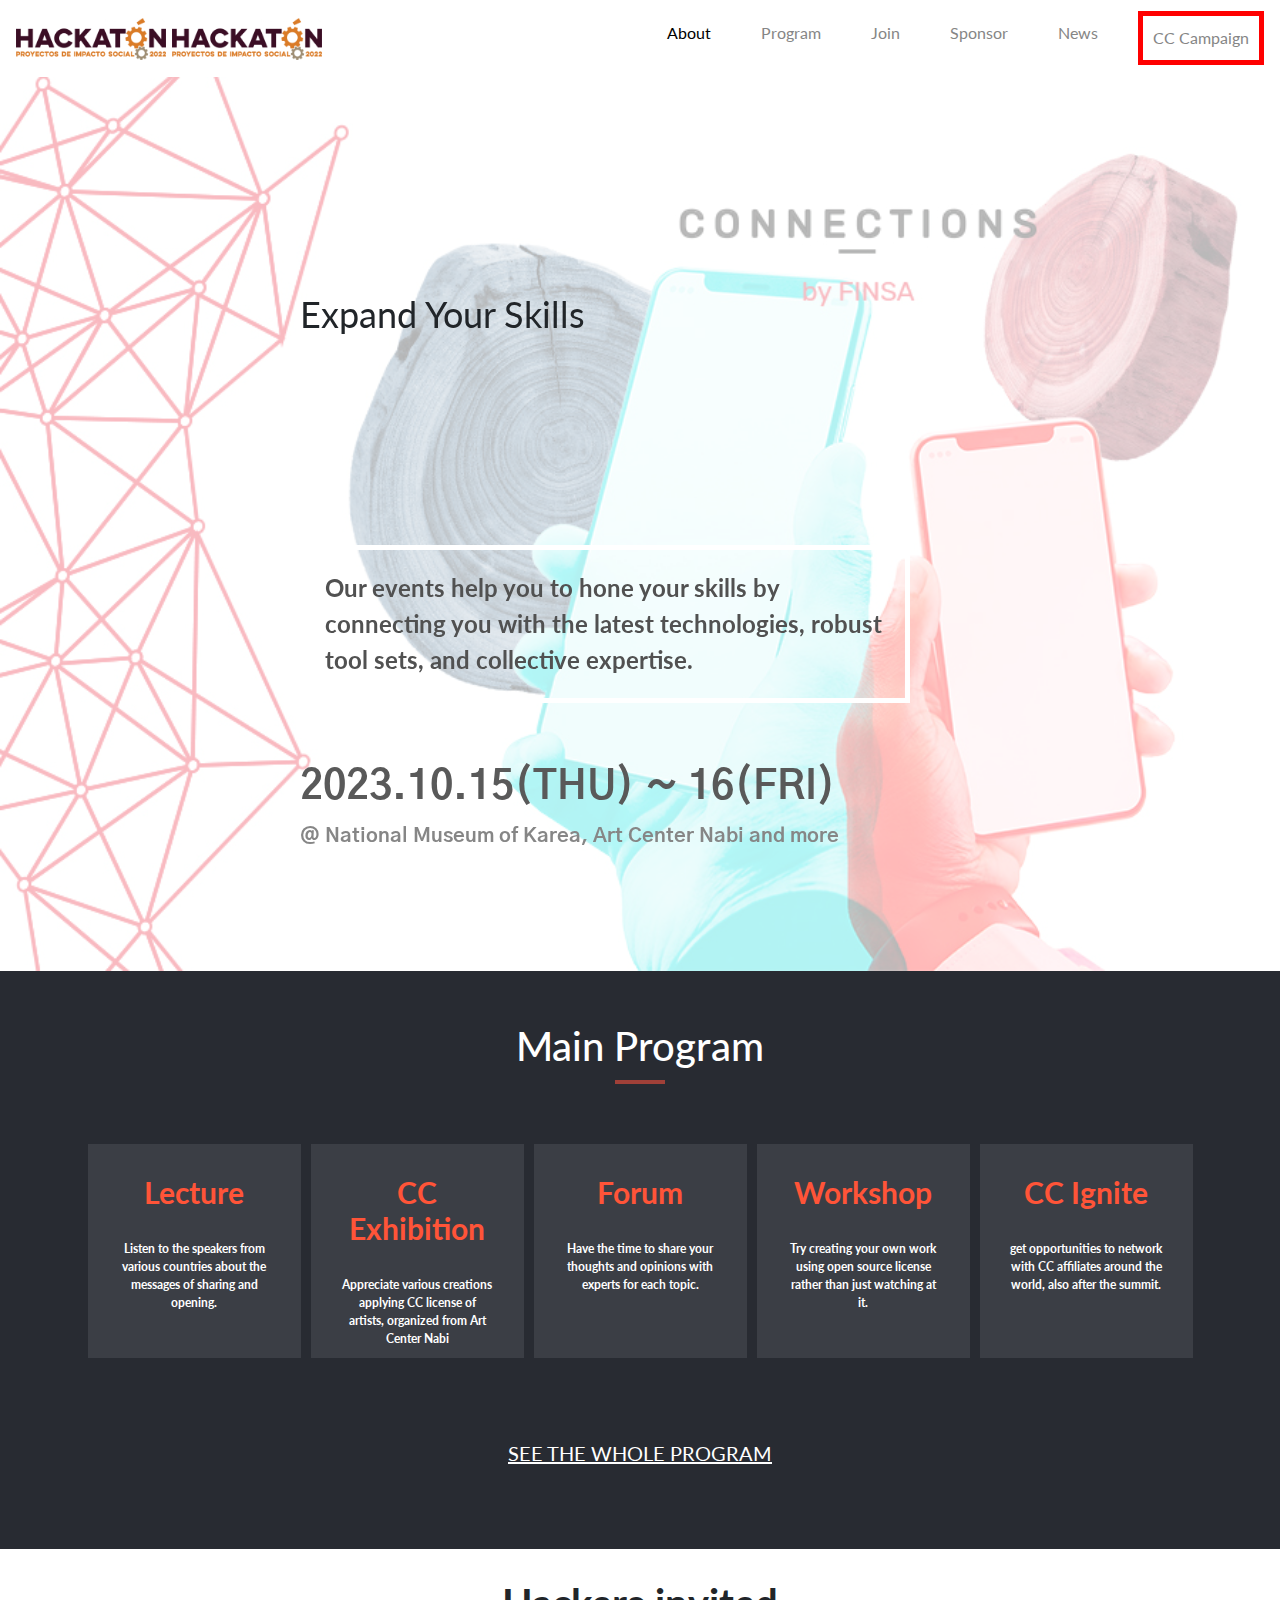
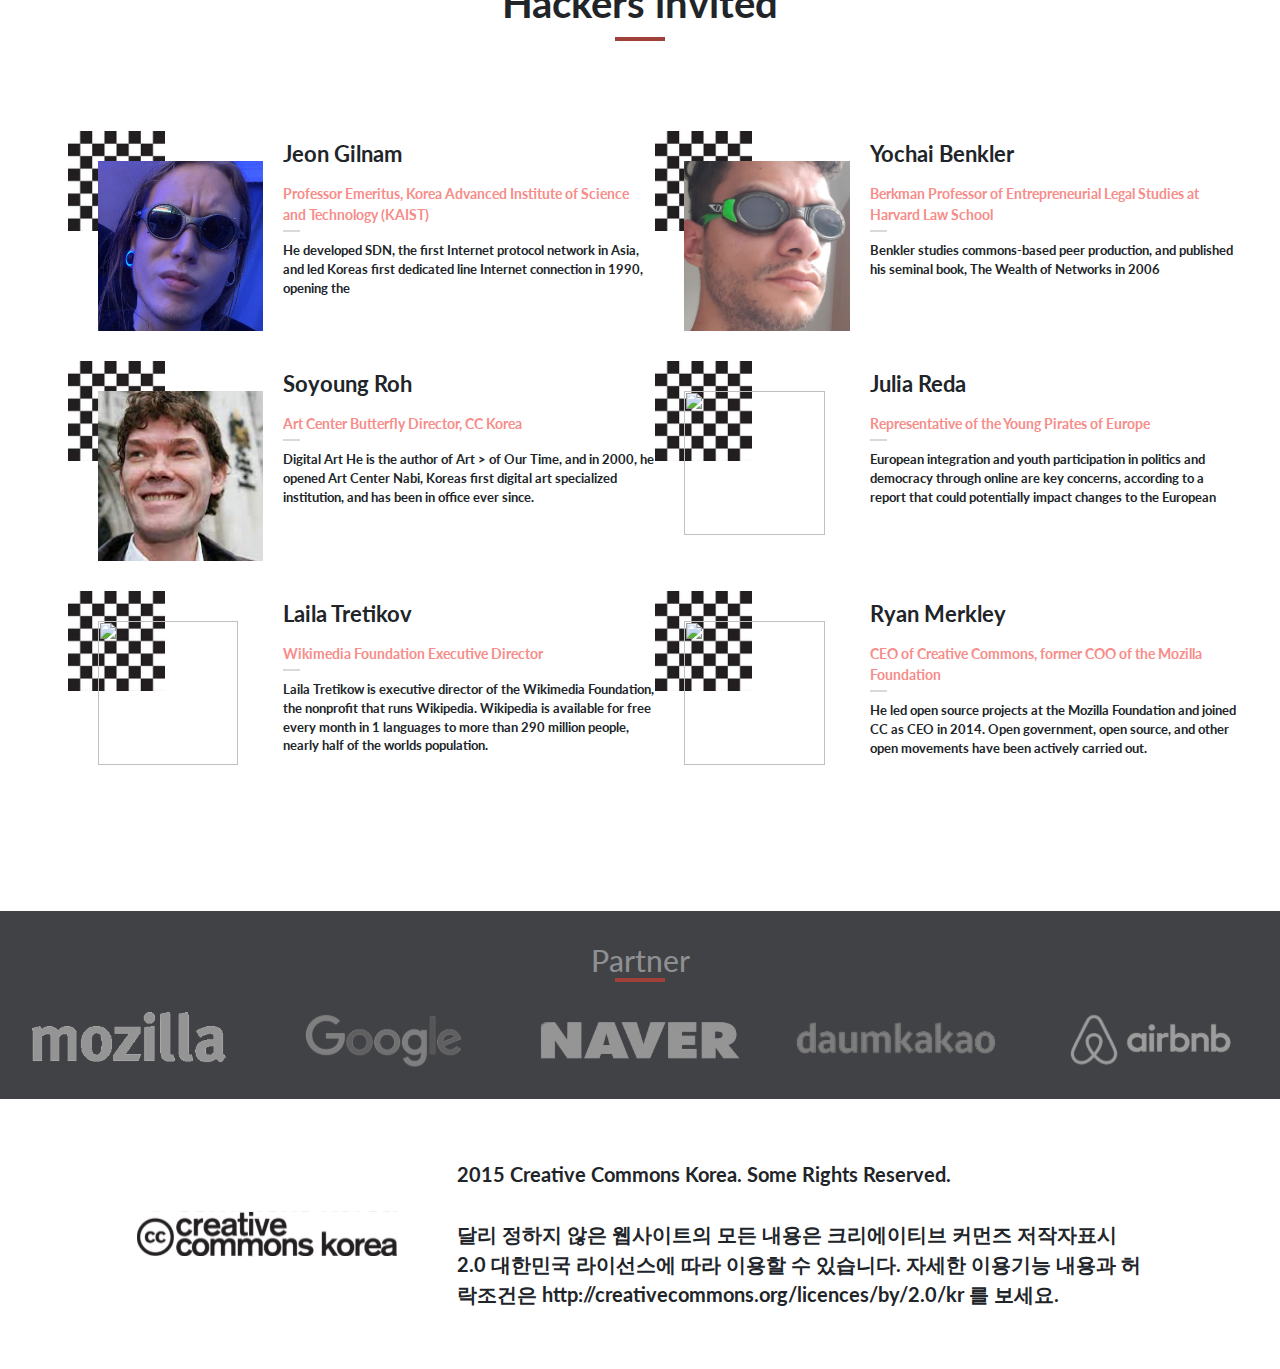
==== commit a2ff09a5: "Add Correct logo" ====
--- a/index.html
+++ b/index.html
@@ -35,7 +35,8 @@
         <div class="container-fluid flex-row-reverse flex-lg-row">
 
           <a class="navbar-brand" href="./index.html">
-            <img src="http://innovacion.sec.gob.mx/wp-content/uploads/2022/04/hackaton-2022-logotipo-768x212.png" alt="">
+            <img src="./assets/logo/hackaton.png" alt="">
+            <img src="./assets/logo/hackaton.png" alt="">
           </a>
 
           <button class="navbar-toggler " type="button" data-bs-toggle='offcanvas' data-bs-target='#offcanvasExample' aria-controls='offcanvasExample'>            
@@ -46,7 +47,7 @@
           <div class="collapse navbar-collapse" id="navbarNav">
             <ul class="navbar-nav w-100 d-flex justify-content-end gap-4">
               <li class="nav-item ">
-                <a class="nav-link active" aria-current="page" href="./views/about.html">About</a>
+                <a class="nav-link active" aria-current="page" href="views/about.html">About</a>
               </li>
               <li class="nav-item mx">
                 <a class="nav-link f20" href="#">Program</a>
@@ -77,33 +78,33 @@
         <div class='offcanvas-body'>
           <ul class="offcanvas-menu  " >
             <li class="" >
-              <a class="btn btn-secundary" href="./views/about.html">
-                  <button class="btn btn-primary">About</button>     
-              </a>                         
-            </li>            
-            <li class="" >
-              <a class="btn btn-secundary" href="">
-                  <button class="btn btn-primary">Program</button>     
-              </a>                         
-            </li>            
-            <li class="" >
-              <a class="btn btn-secundary" href="">
-                  <button class="btn btn-primary">Join</button>     
-              </a>                         
-            </li>            
-            <li class="" >
-              <a class="btn btn-secundary" href="">
-                  <button class="btn btn-primary">Sponsor</button>     
-              </a>                         
-            </li>            
-            <li class="" >
-              <a class="btn btn-secundary" href="">
-                  <button class="btn btn-primary">News</button>     
-              </a>                         
-            </li>            
-            <li class="" >
-              <a class="btn btn-secundary" href="">
-                  <button class="btn btn-primary">CC Campaign</button>     
+              <a class="" type="button" href="./views/about.html">
+                  <button class="btn btn-primary" type="button">About</button>     
+              </a>                         
+            </li>            
+            <li class="" >
+              <a class="" type="button" href="">
+                  <button class="btn btn-primary" type="button">Program</button>     
+              </a>                         
+            </li>            
+            <li class="" >
+              <a class="" type="button" href="">
+                  <button class="btn btn-primary" type="button">Join</button>     
+              </a>                         
+            </li>            
+            <li class="" >
+              <a class="" type="button" href="">
+                  <button class="btn btn-primary" type="button">Sponsor</button>     
+              </a>                         
+            </li>            
+            <li class="" >
+              <a class="" type="button" href="">
+                  <button class="btn btn-primary" type="button">News</button>     
+              </a>                         
+            </li>            
+            <li class="" >
+              <a class="" type="button" href="">
+                  <button class="btn btn-primary" type="button">CC Campaign</button>     
               </a>                         
             </li>            
             
@@ -171,7 +172,7 @@
       
     </article>
 
-    <button class="bff4f38 text-white mx-auto d-block mt-5 col-10 py-4 d-md-none">
+    <button class="bff4f38 text-white mx-auto d-block mt-5 col-10 py-4 d-md-none" type="button">
       <p class="lato900 f20">
         Join Hackaton 2023
       </p> 
@@ -208,7 +209,7 @@
           data-bs-target=".panelsStayOpen-collapsetwo" 
           aria-expanded="true" aria-controls="panelsStayOpen-collapseOne" id="see-more" data-open="close" ">
             <h3 class="m-0 lato700 f15">MORE</h3>
-              <img src="https://summit.cckorea.org/images/base/arrow_down.png" alt="" style="width: 15px;" >
+              <img src="https://summit.cckorea.org/images/base/arrow_down.png" alt="">
           </button>
         </h2>        
       </div>
--- a/styles.css
+++ b/styles.css
@@ -36,7 +36,6 @@
   }
 }
 
-
 /* ----------------------general fonts lato and gothic */
 .lato700 {
   font-weight: 700;
@@ -133,8 +132,6 @@
 .bff4f38 {
   background-color: #ff4f38;
 }
-
-
 
 /* ------------------------------------------------- RESETEO */
 
@@ -254,9 +251,6 @@
     transform: rotate(360deg);
   }
 }
-
-
-
 
 /* --------------------------------------------- HEADER */
 
@@ -333,7 +327,6 @@
 .offcanvas-menu li:hover {
   opacity: 0.75;
 }
-
 
 /* -------------------------------------------- HERO */
 .hero {
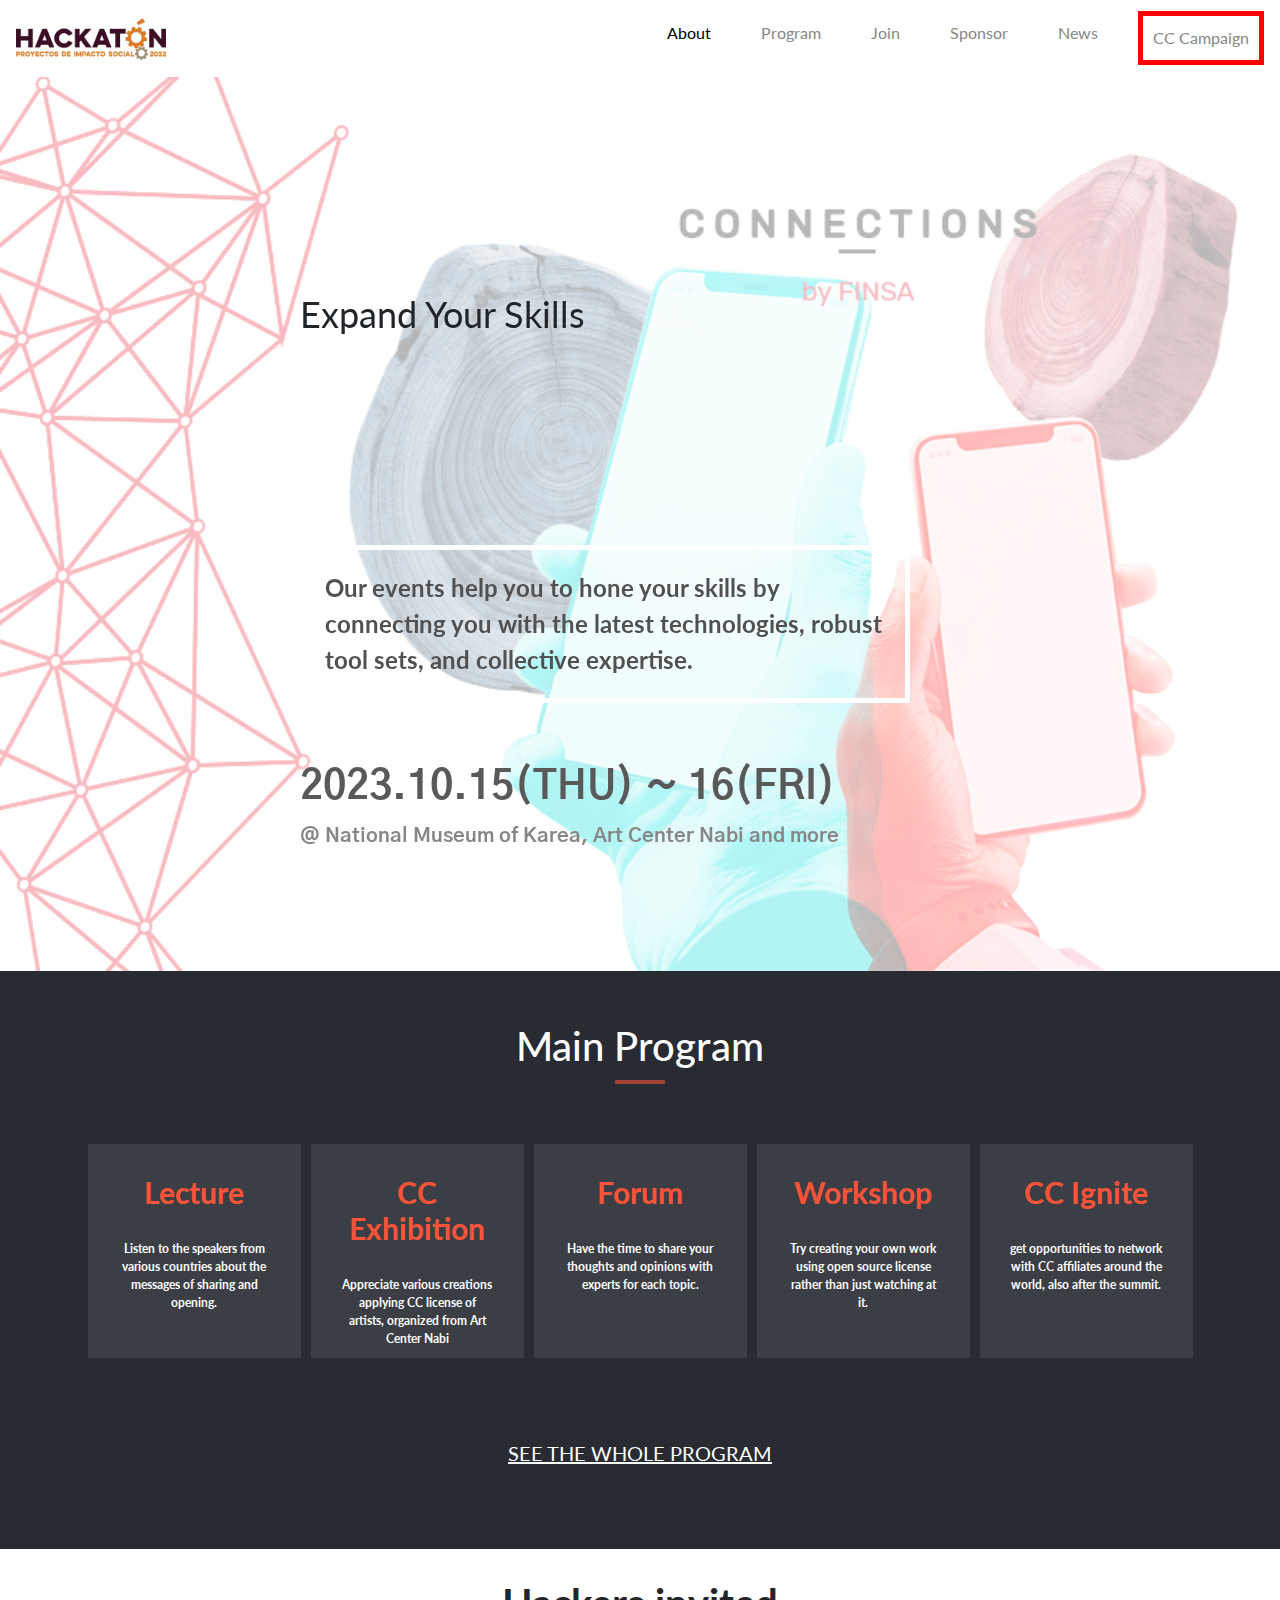
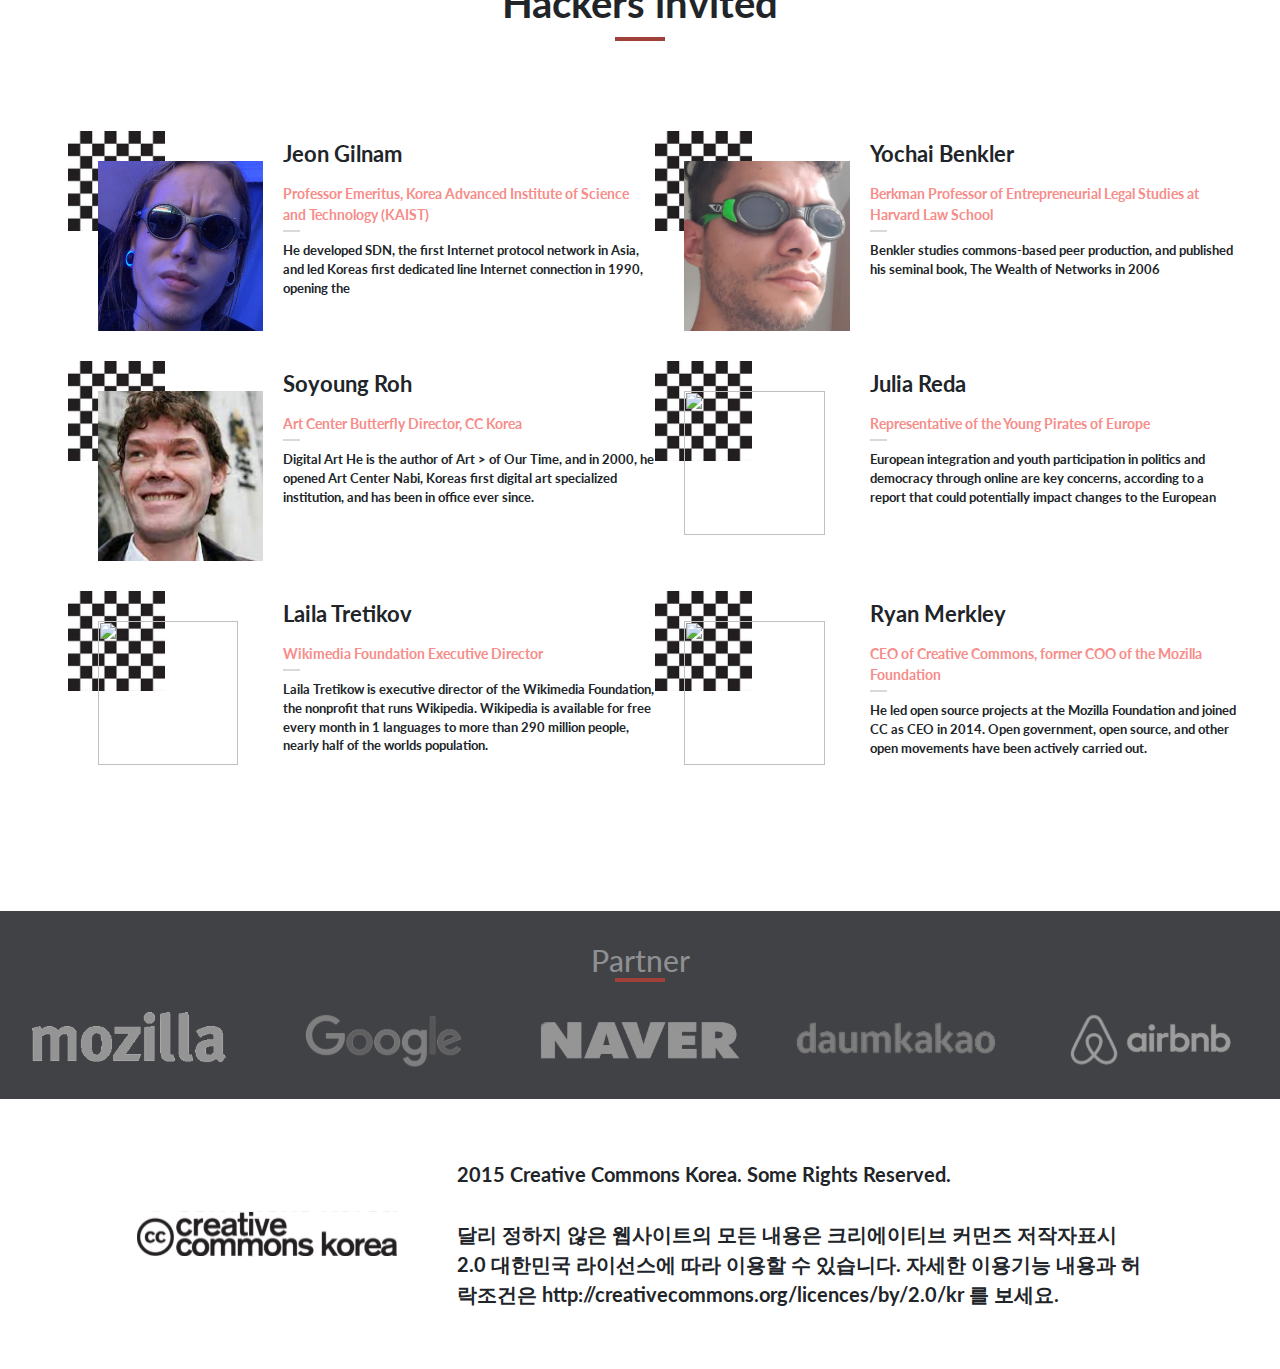
==== commit b79f3e41: "Add css corrections" ====
--- a/index.html
+++ b/index.html
@@ -36,7 +36,7 @@
 
           <a class="navbar-brand" href="./index.html">
             <img src="./assets/logo/hackaton.png" alt="">
-            <img src="./assets/logo/hackaton.png" alt="">
+            
           </a>
 
           <button class="navbar-toggler " type="button" data-bs-toggle='offcanvas' data-bs-target='#offcanvasExample' aria-controls='offcanvasExample'>            
@@ -209,7 +209,7 @@
           data-bs-target=".panelsStayOpen-collapsetwo" 
           aria-expanded="true" aria-controls="panelsStayOpen-collapseOne" id="see-more" data-open="close" ">
             <h3 class="m-0 lato700 f15">MORE</h3>
-              <img src="https://summit.cckorea.org/images/base/arrow_down.png" alt="">
+              <img class="arrow-down" src="https://summit.cckorea.org/images/base/arrow_down.png" alt="">
           </button>
         </h2>        
       </div>
--- a/styles.css
+++ b/styles.css
@@ -461,6 +461,10 @@
   font-size: 0.9em;
 }
 
+.arrow-down{
+  width: 15px;
+}
+
 /* ---------------------------------------------------- PARTNER LOGO SECTION */
 
 .partner {
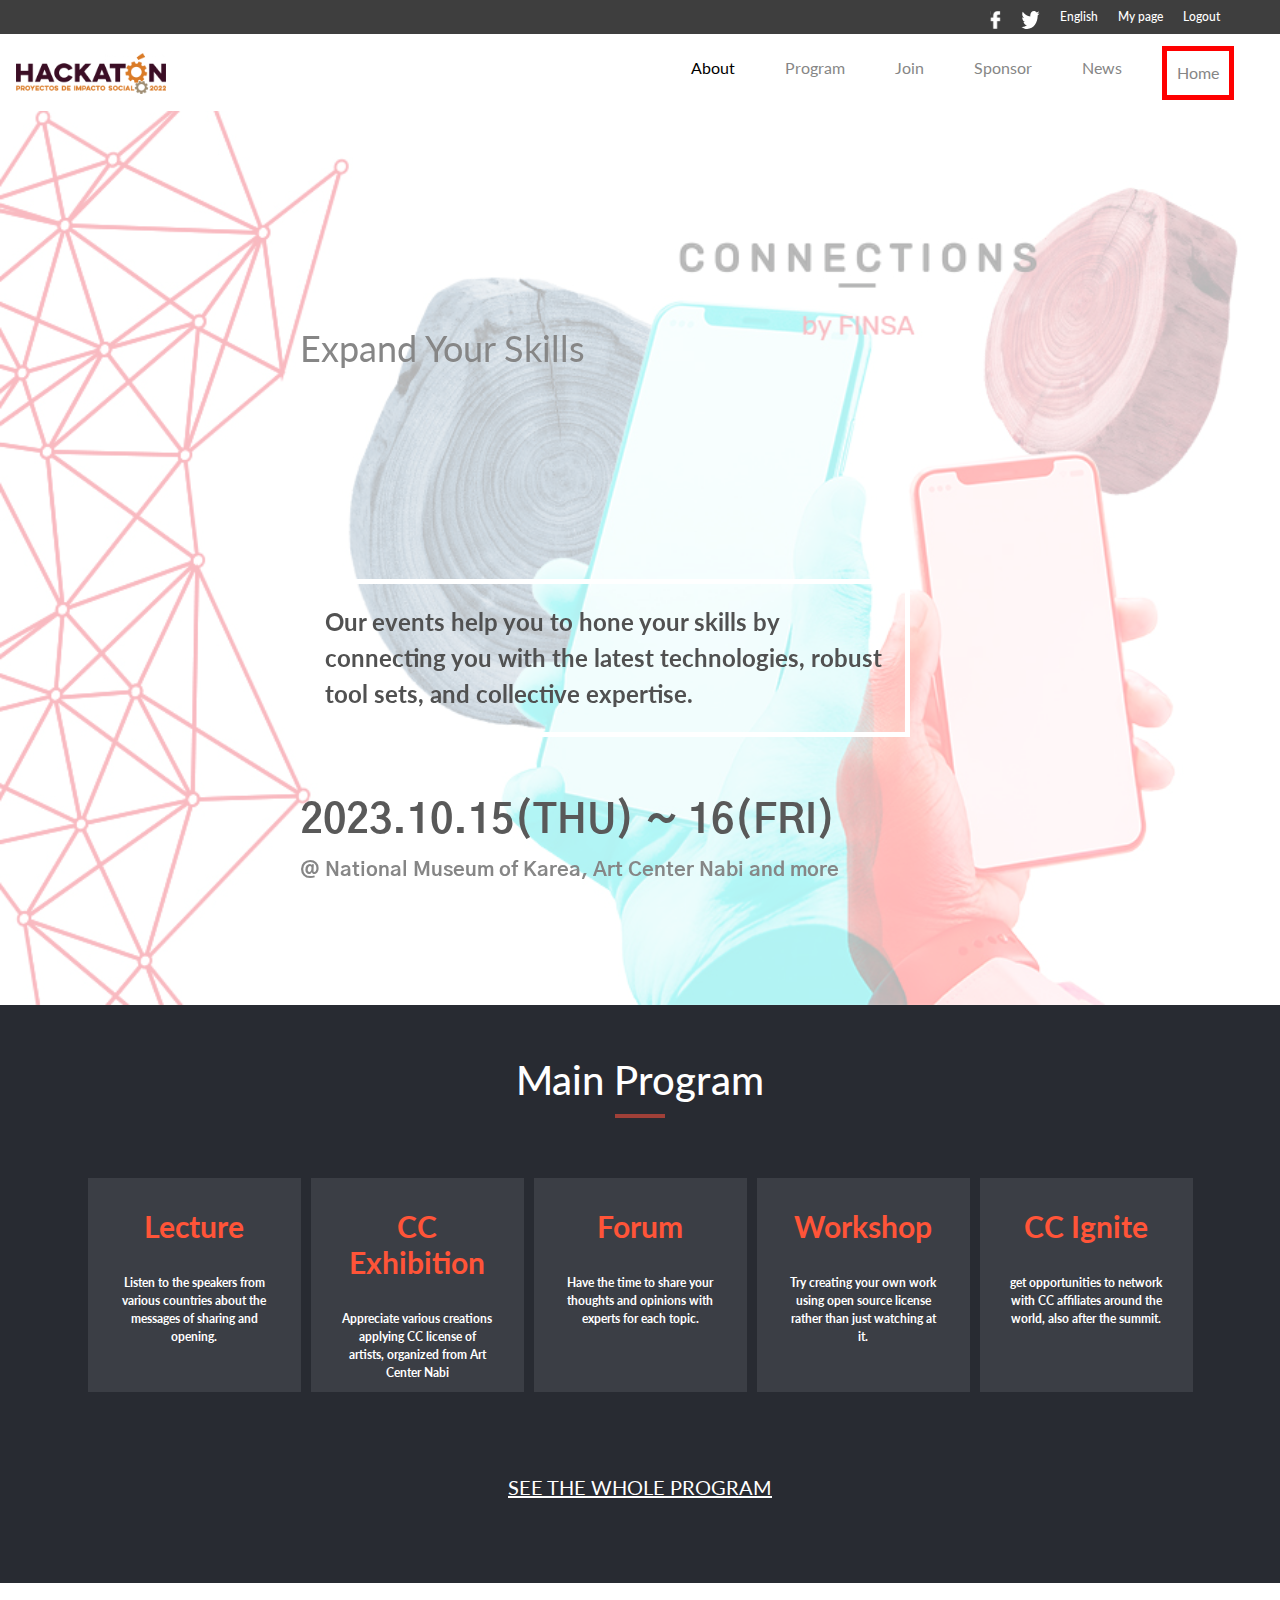
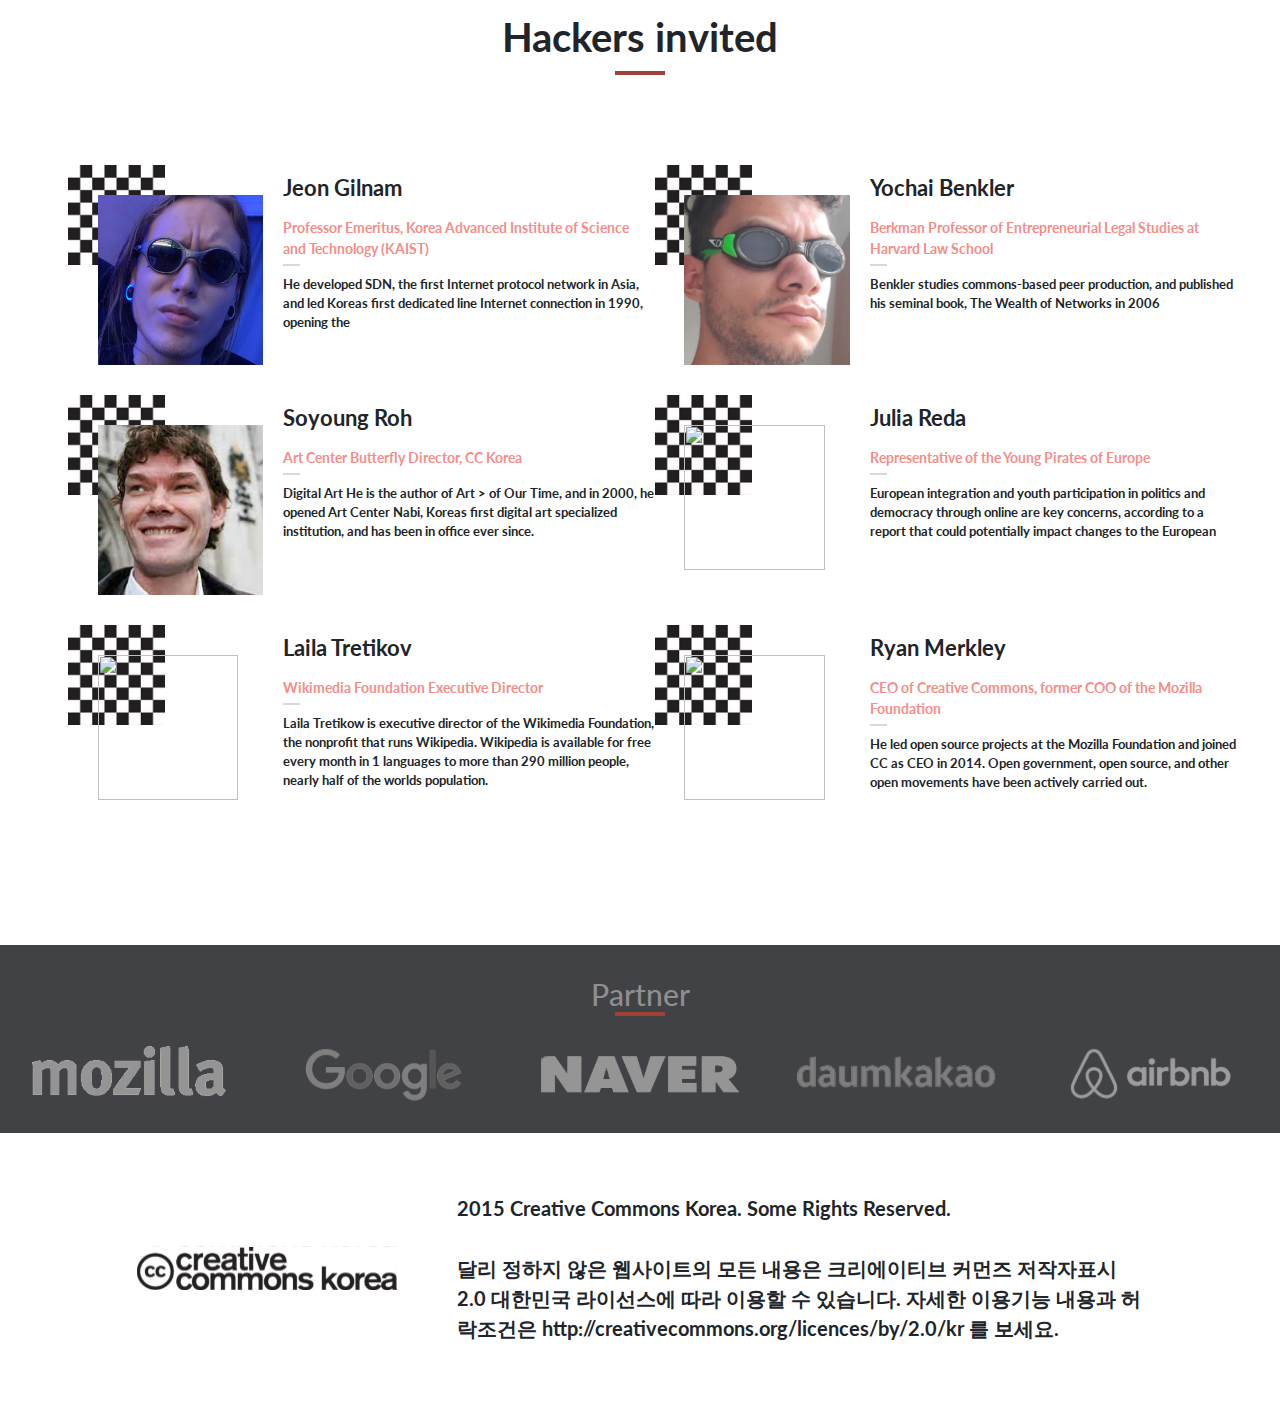
==== commit b87f27f3: "Add reviewer changes" ====
--- a/index.html
+++ b/index.html
@@ -26,8 +26,21 @@
 </head>
 <body class="container-fluid px-0 ">
   <!-------------------------------------------------------- HEADER -->
-  
-  <header class="header">
+  <section class="d-none  d-md-flex subheader pe-5" >
+    <div class="sub-header-img-cont" >
+      <img src="./assets/logo/facebook.svg" alt="">
+    </div>
+
+    <div>
+      <img src="./assets/logo/twitter.svg" alt="">
+    </div>
+
+    <h3>English</h3>  
+    <h3>My page</h3>  
+    <h3>Logout</h3>  
+  </section>
+
+  <header class="header pe-4">
 
     <div class="">
 
@@ -62,7 +75,7 @@
                 <a class="nav-link" href="#">News</a>
               </li>
               <li class="nav-item ">
-                <a class="nav-link" href="#">CC Campaign</a>
+                <a class="nav-link" href="#">Home</a>
               </li>
               
             </ul>
@@ -124,7 +137,7 @@
   <article class="hero ps-lg-5 pt-5">
     <section class="hero-cont row mx-auto  pt-5 mt-5 ms-lg-5 ps-lg-5">
       <div class=" ms-lg-5 ps-lg-5 pt-3" >
-        <p class="f18 pt-2" >Expand Your Skills</p>
+        <p class="f18 c868686 pt-2" >Expand Your Skills</p>
         <h1 class="f30  gothic900 cff5438 mb-5" >NERSC N-Ways to GPU Open hackathon</h1>
         <p class="c515151 mb-5 f12 border border-white border-5 fw-bold py-3 px-3 col-lg-11" >Our events help you to hone your skills by connecting you with the latest technologies, robust tool sets, and collective expertise.</p>
         <h2 class="gothic700 f20 c595959">2023.10.15(THU) ~ 16(FRI)</h2>
@@ -201,7 +214,7 @@
     </article>
 
     <!-- button see more -->
-      <div class="accordion-item ">
+      <div class="accordion-item btn-see-more">
         <h2 class="accordion-header" id="panelsStayOpen-headingOne">
           <button class="bg-white d-flex align-items-center mx-auto justify-content-center gap-2 col-11 py-3 mt-3 btn-more d-lg-none" type="button" 
           data-bs-toggle="collapse"    
@@ -242,7 +255,7 @@
 
   <!----------------------------------------------------------- FOOTER SECTION  -->
 
-  <footer class="py-5 d-none d-lg-block" >
+  <footer class="py-5 d-none d-lg-block " >
     <article class="row d-flex gx-5 justify-content-center align-items-center mx-0" >
       <div class="col-3">
         <img src="./assets/cck-logo1 1.svg" alt="">
--- a/styles.css
+++ b/styles.css
@@ -253,6 +253,22 @@
 }
 
 /* --------------------------------------------- HEADER */
+
+.subheader{
+  background-color: #3E3E3E;
+  color: white;
+  align-items: center;
+  gap: 20px;
+  justify-content: flex-end;
+  
+}
+.sub-header-img-cont{
+}
+.subheader h3{
+  margin: 0;
+  font-size: 12px;
+  padding: 10px 0;
+}
 
 .header {
   border: 0.1px solid transparent;
@@ -344,6 +360,7 @@
   color: transparent;
   -webkit-text-fill-color: transparent;
   background-image: url('https://velzckc0d3.github.io/style/bg/text-bg.webp');
+  background-image: url('https://encrypted-tbn0.gstatic.com/images?q=tbn:ANd9GcRE4KOPPIp_5vmP6kkNFcixM7Mp-IEL6d-6cQ&usqp=CAU');
   background-size: cover;
 }
 
@@ -358,8 +375,8 @@
   background-size: 50% 50%;
   background-repeat: no-repeat;
   background-position: top left;
-  height: 200px;
-  width: 200px;
+  height: auto;
+  width: 30%;
 }
 
 @media (min-width: 768px) {
@@ -461,7 +478,7 @@
   font-size: 0.9em;
 }
 
-.arrow-down{
+.arrow-down {
   width: 15px;
 }
 
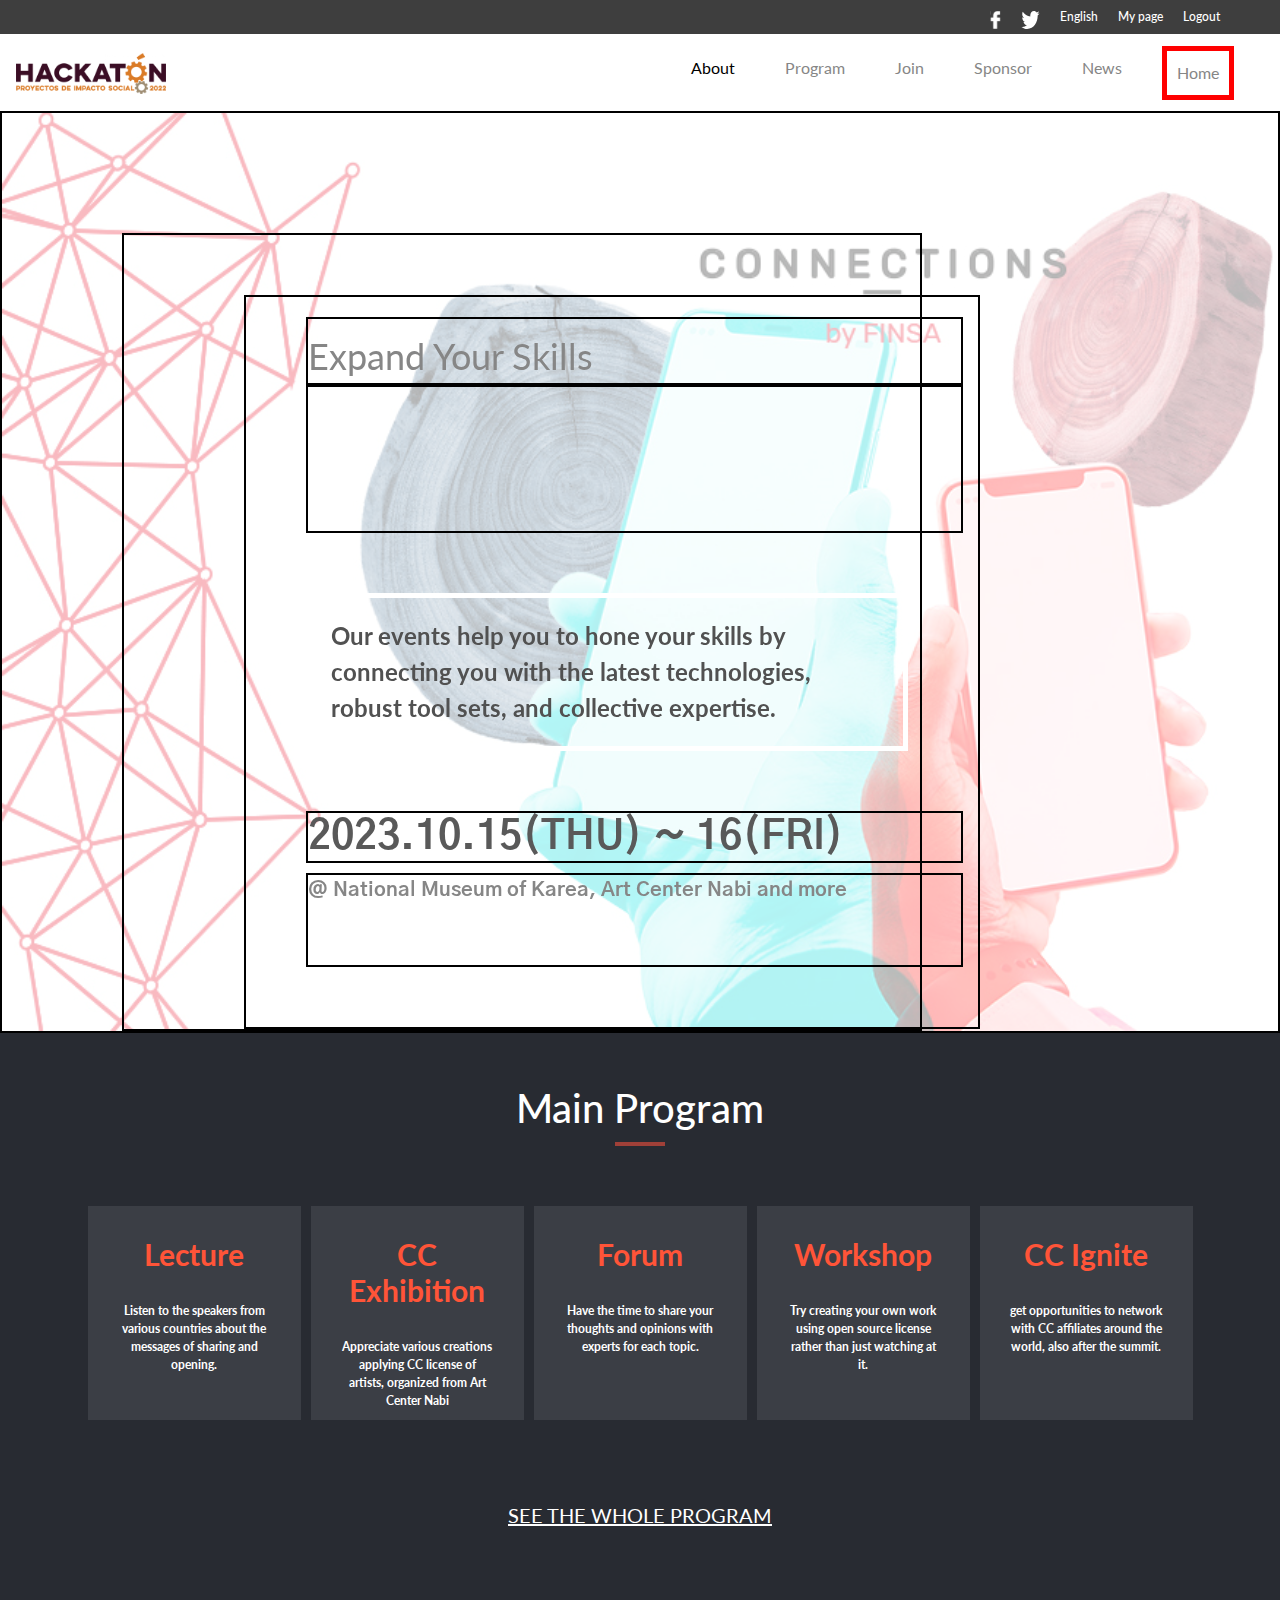
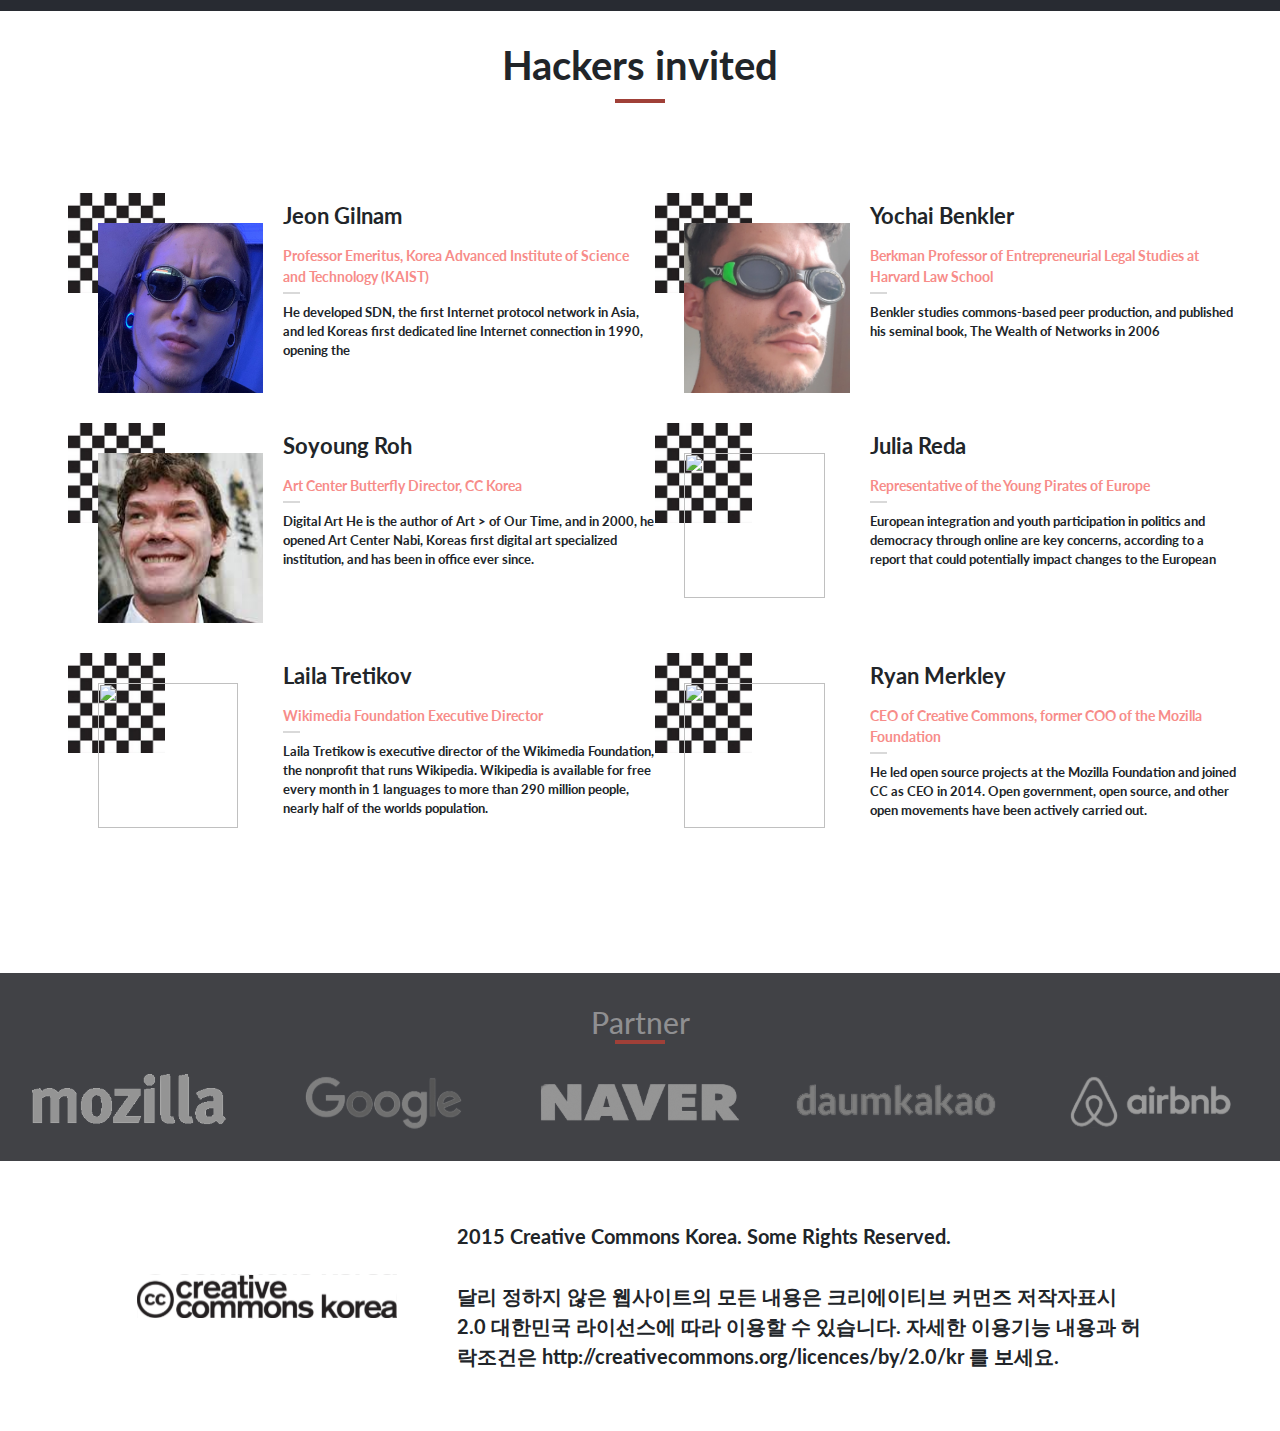
==== commit 19c191d2: "Add linter fixes" ====
--- a/index.html
+++ b/index.html
@@ -134,10 +134,10 @@
   
   <!-------------------------------------------------------- HERO -->
   
-  <article class="hero ps-lg-5 pt-5">
+  <article class="hero ps-lg-5 pt-5 check">
     <section class="hero-cont row mx-auto  pt-5 mt-5 ms-lg-5 ps-lg-5">
       <div class=" ms-lg-5 ps-lg-5 pt-3" >
-        <p class="f18 c868686 pt-2" >Expand Your Skills</p>
+        <p class="f18 c868686 text-left pt-2" >Expand Your Skills</p>
         <h1 class="f30  gothic900 cff5438 mb-5" >NERSC N-Ways to GPU Open hackathon</h1>
         <p class="c515151 mb-5 f12 border border-white border-5 fw-bold py-3 px-3 col-lg-11" >Our events help you to hone your skills by connecting you with the latest technologies, robust tool sets, and collective expertise.</p>
         <h2 class="gothic700 f20 c595959">2023.10.15(THU) ~ 16(FRI)</h2>
--- a/styles.css
+++ b/styles.css
@@ -254,17 +254,15 @@
 
 /* --------------------------------------------- HEADER */
 
-.subheader{
-  background-color: #3E3E3E;
+.subheader {
+  background-color: #3e3e3e;
   color: white;
   align-items: center;
   gap: 20px;
   justify-content: flex-end;
-  
-}
-.sub-header-img-cont{
-}
-.subheader h3{
+}
+
+.subheader h3 {
   margin: 0;
   font-size: 12px;
   padding: 10px 0;
@@ -279,7 +277,7 @@
 }
 
 .nav-item a {
-  font-size: 16px;
+  font-size: 16.1px;
   color: #868686;
 }
 
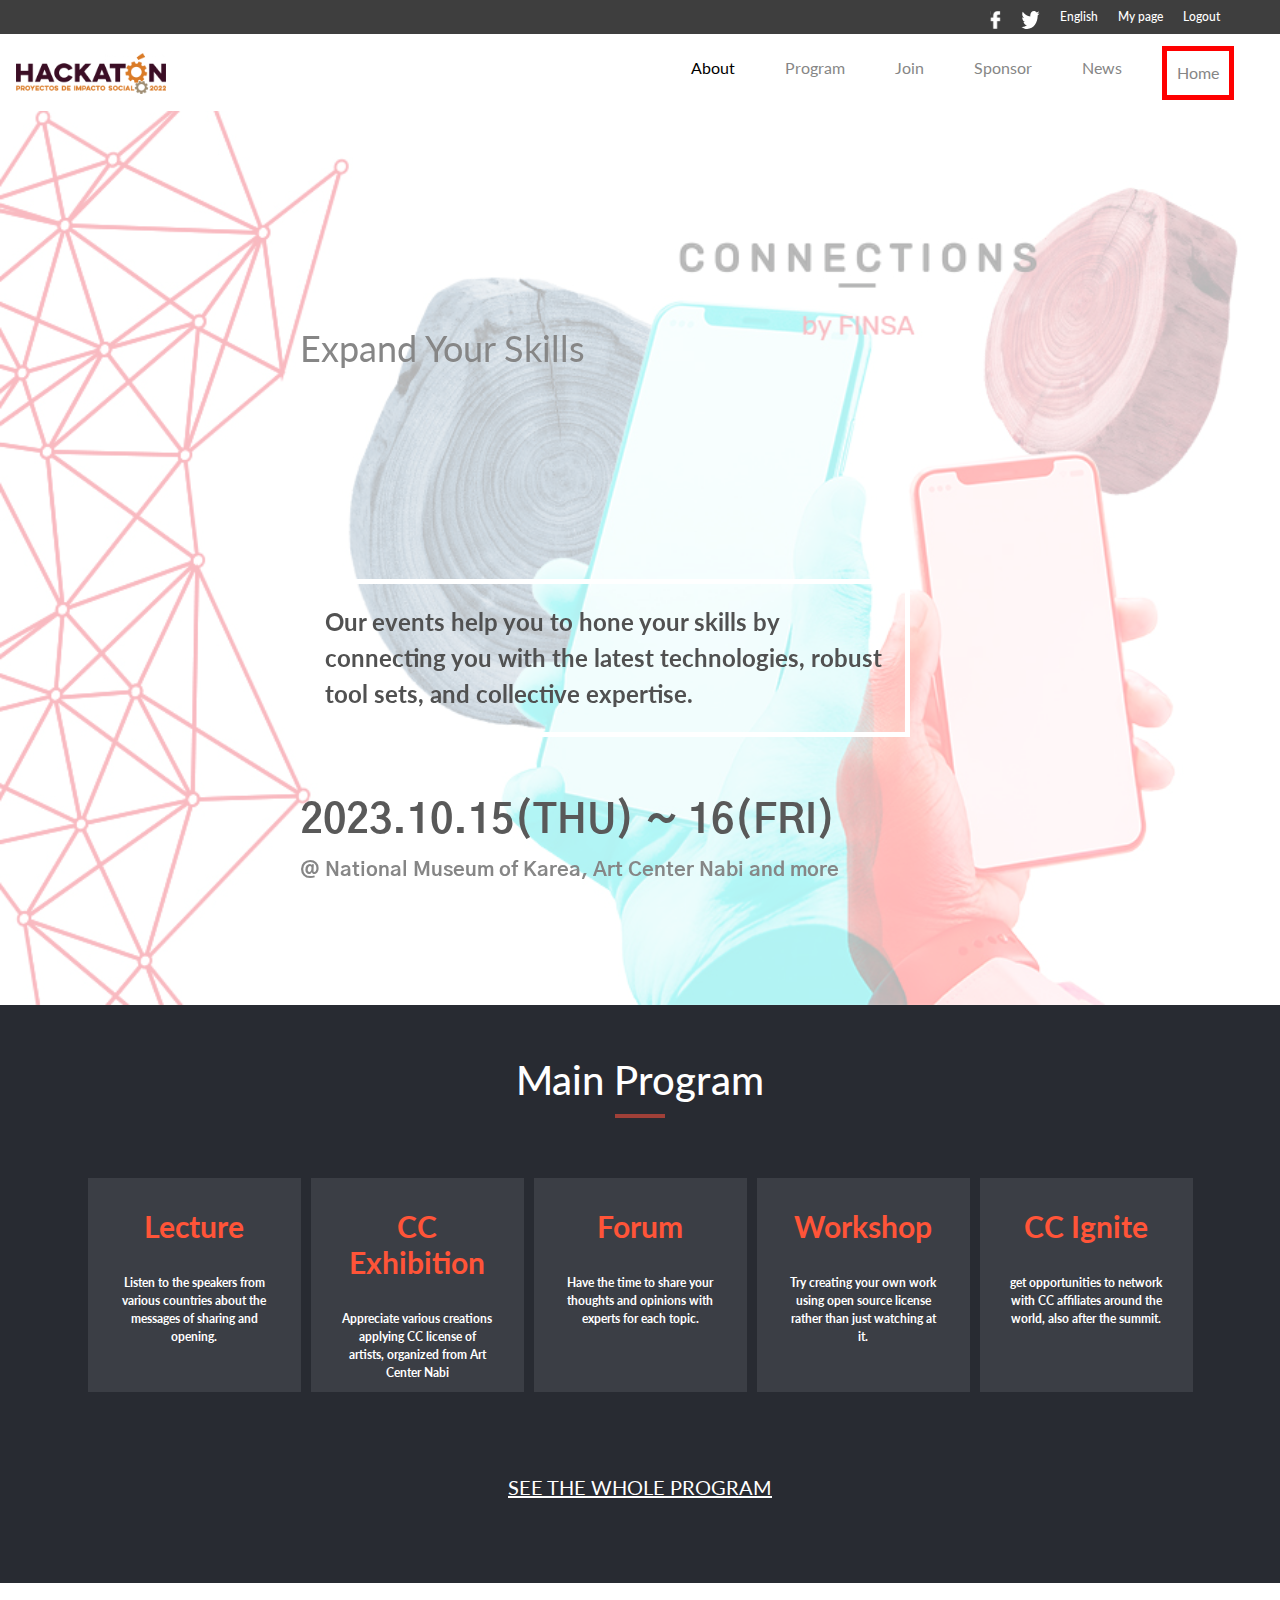
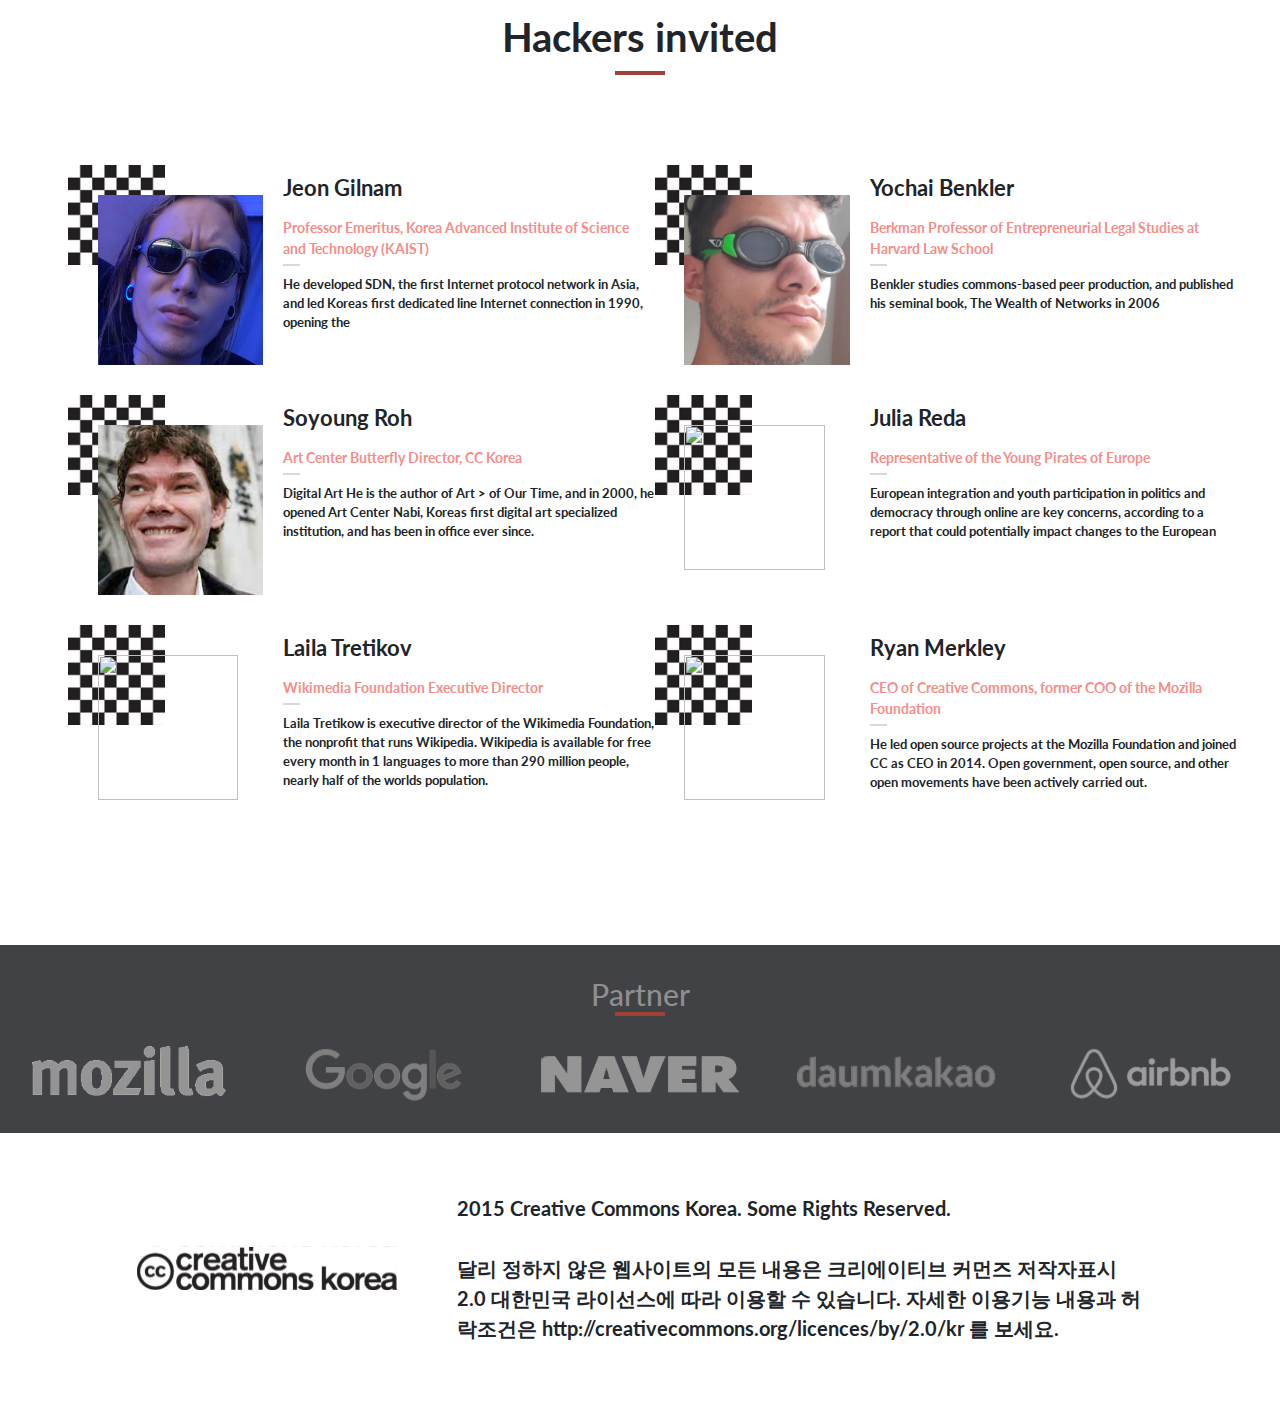
==== commit dd32cfa8: "Add linter fixes" ====
--- a/index.html
+++ b/index.html
@@ -134,7 +134,7 @@
   
   <!-------------------------------------------------------- HERO -->
   
-  <article class="hero ps-lg-5 pt-5 check">
+  <article class="hero ps-lg-5 pt-5 ">
     <section class="hero-cont row mx-auto  pt-5 mt-5 ms-lg-5 ps-lg-5">
       <div class=" ms-lg-5 ps-lg-5 pt-3" >
         <p class="f18 c868686 text-left pt-2" >Expand Your Skills</p>
